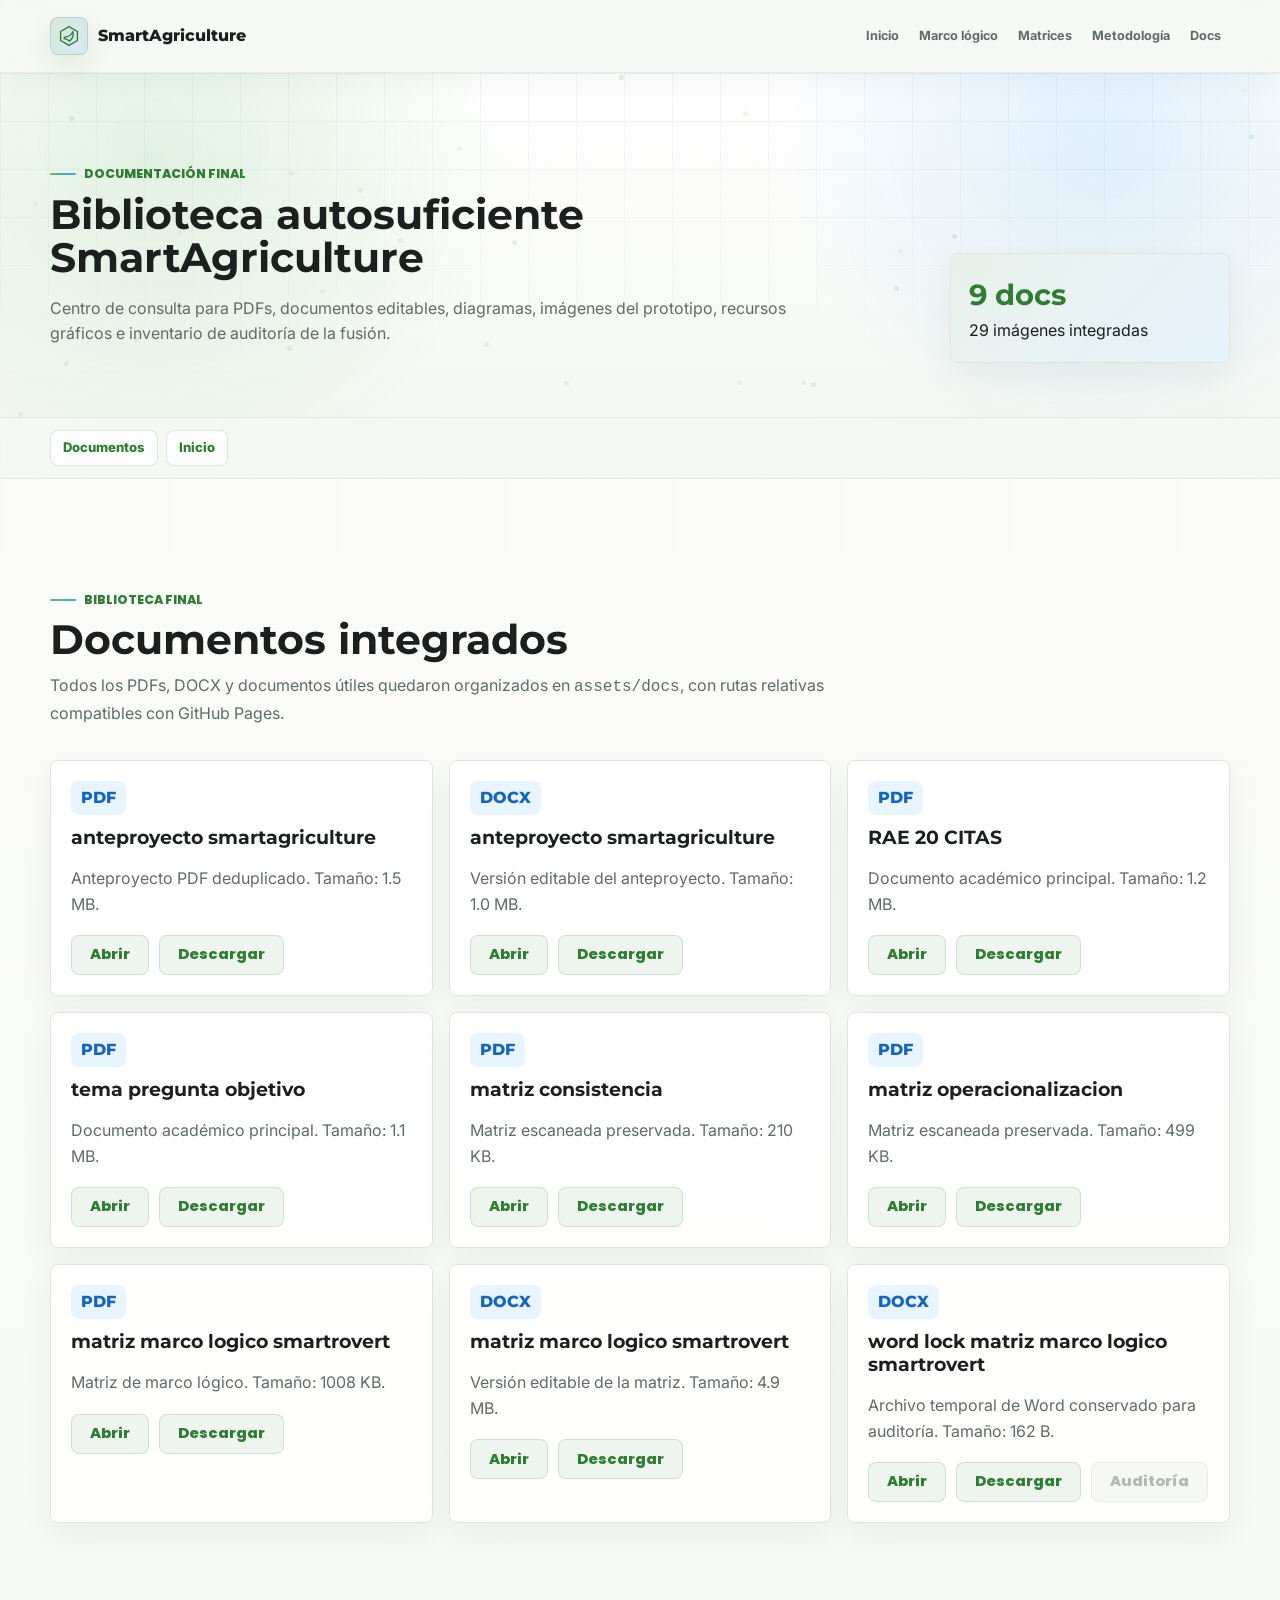
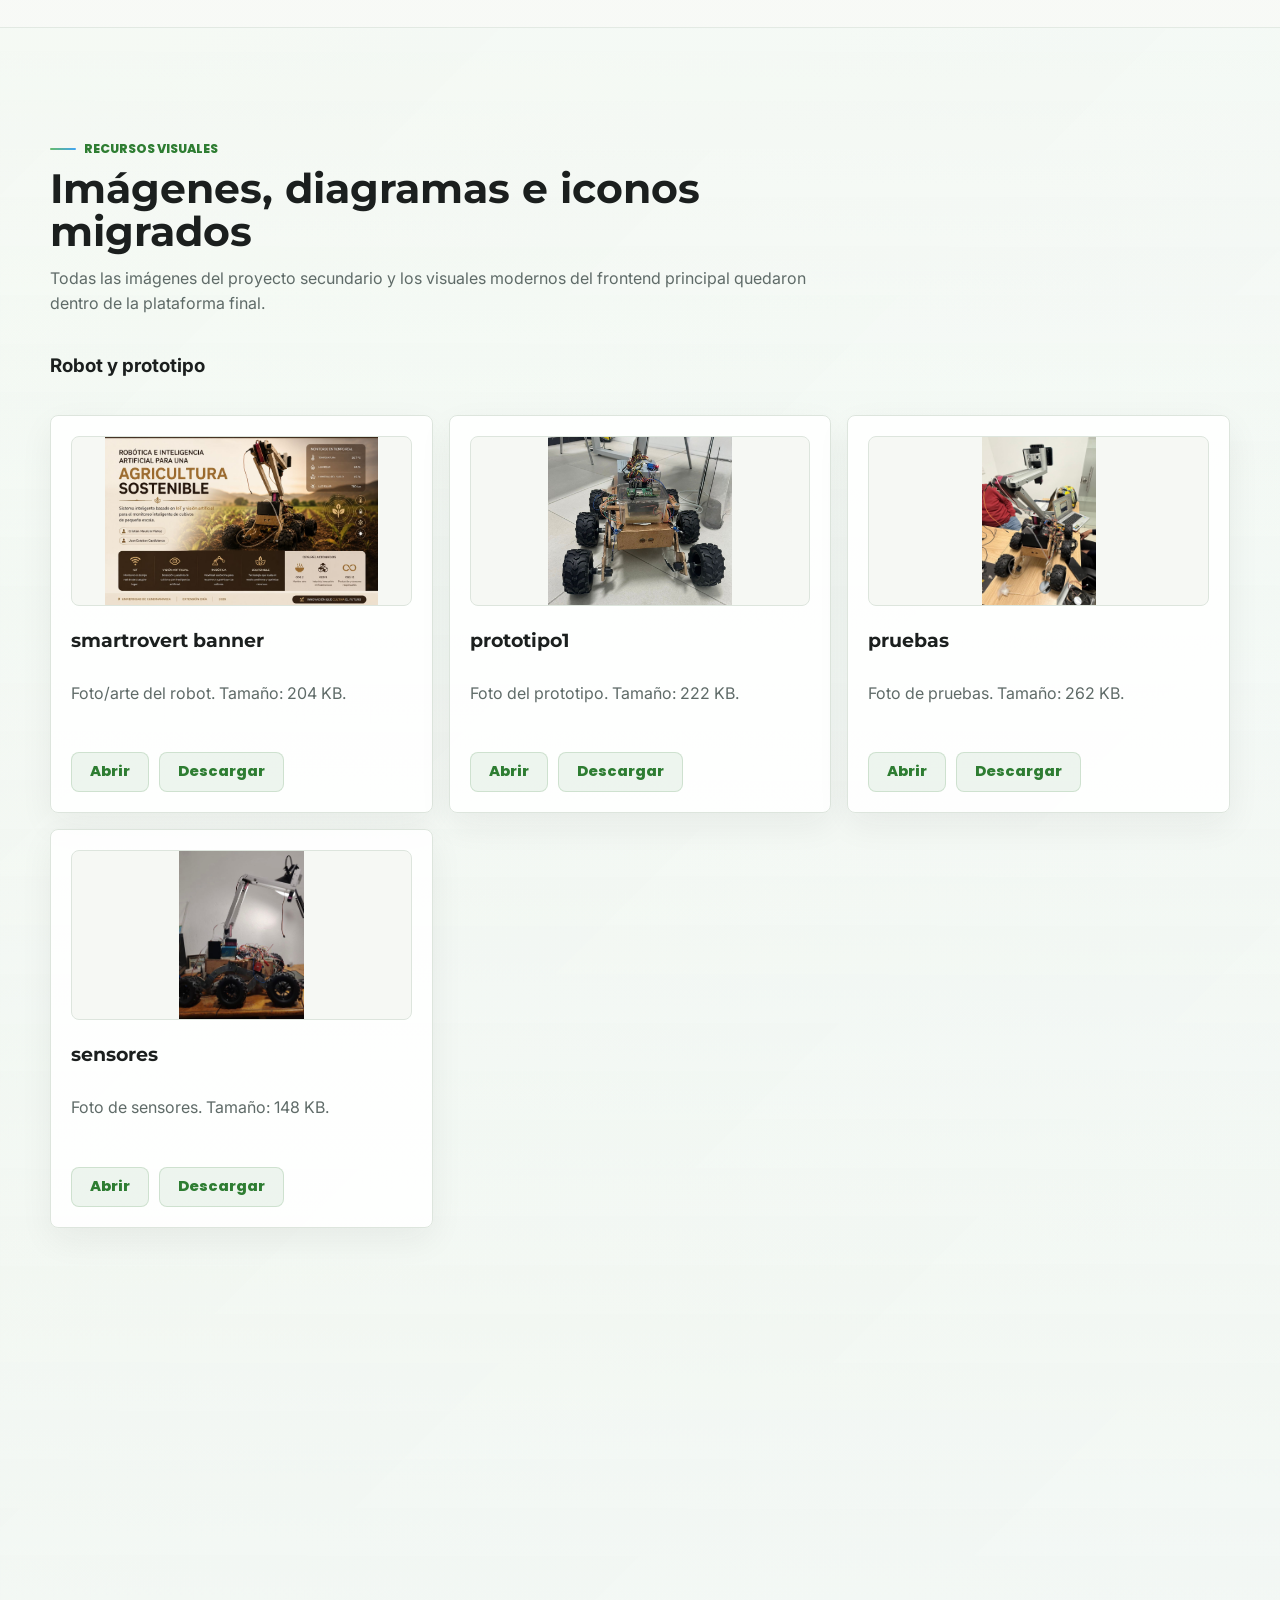
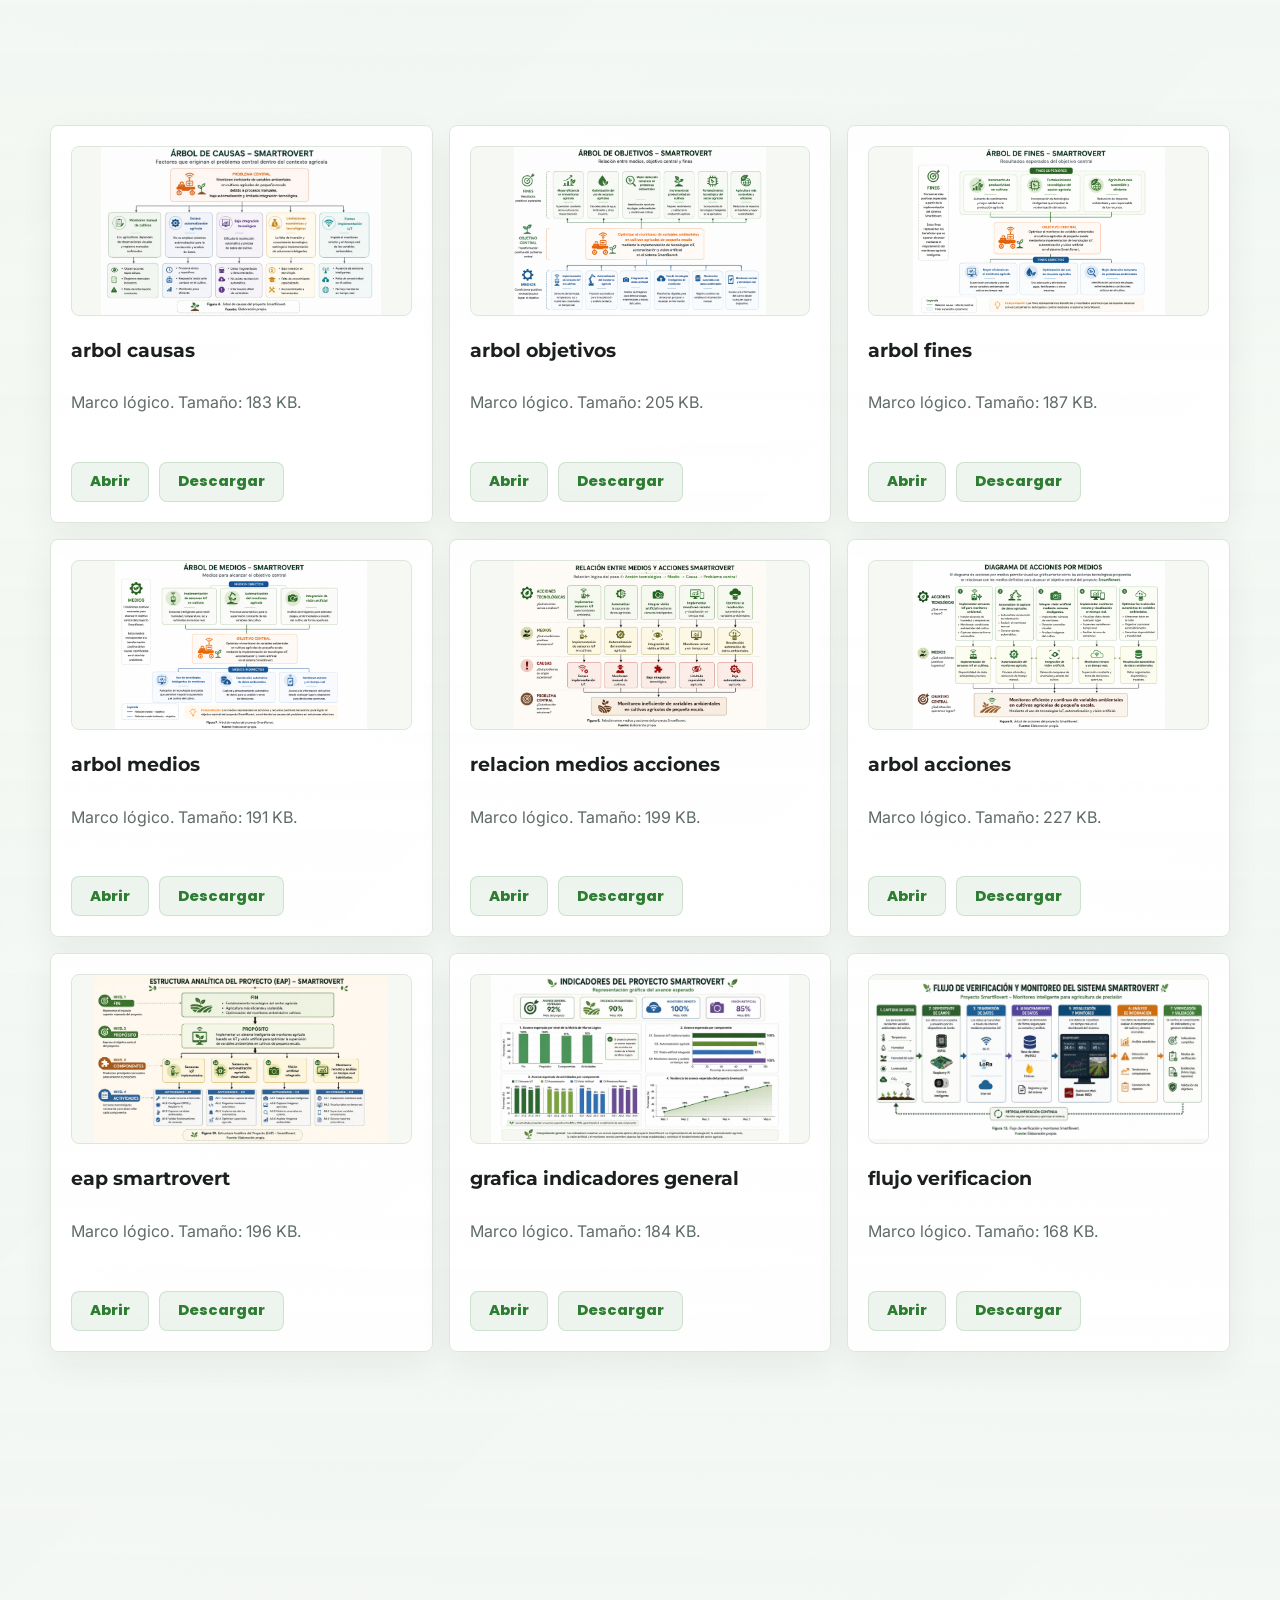
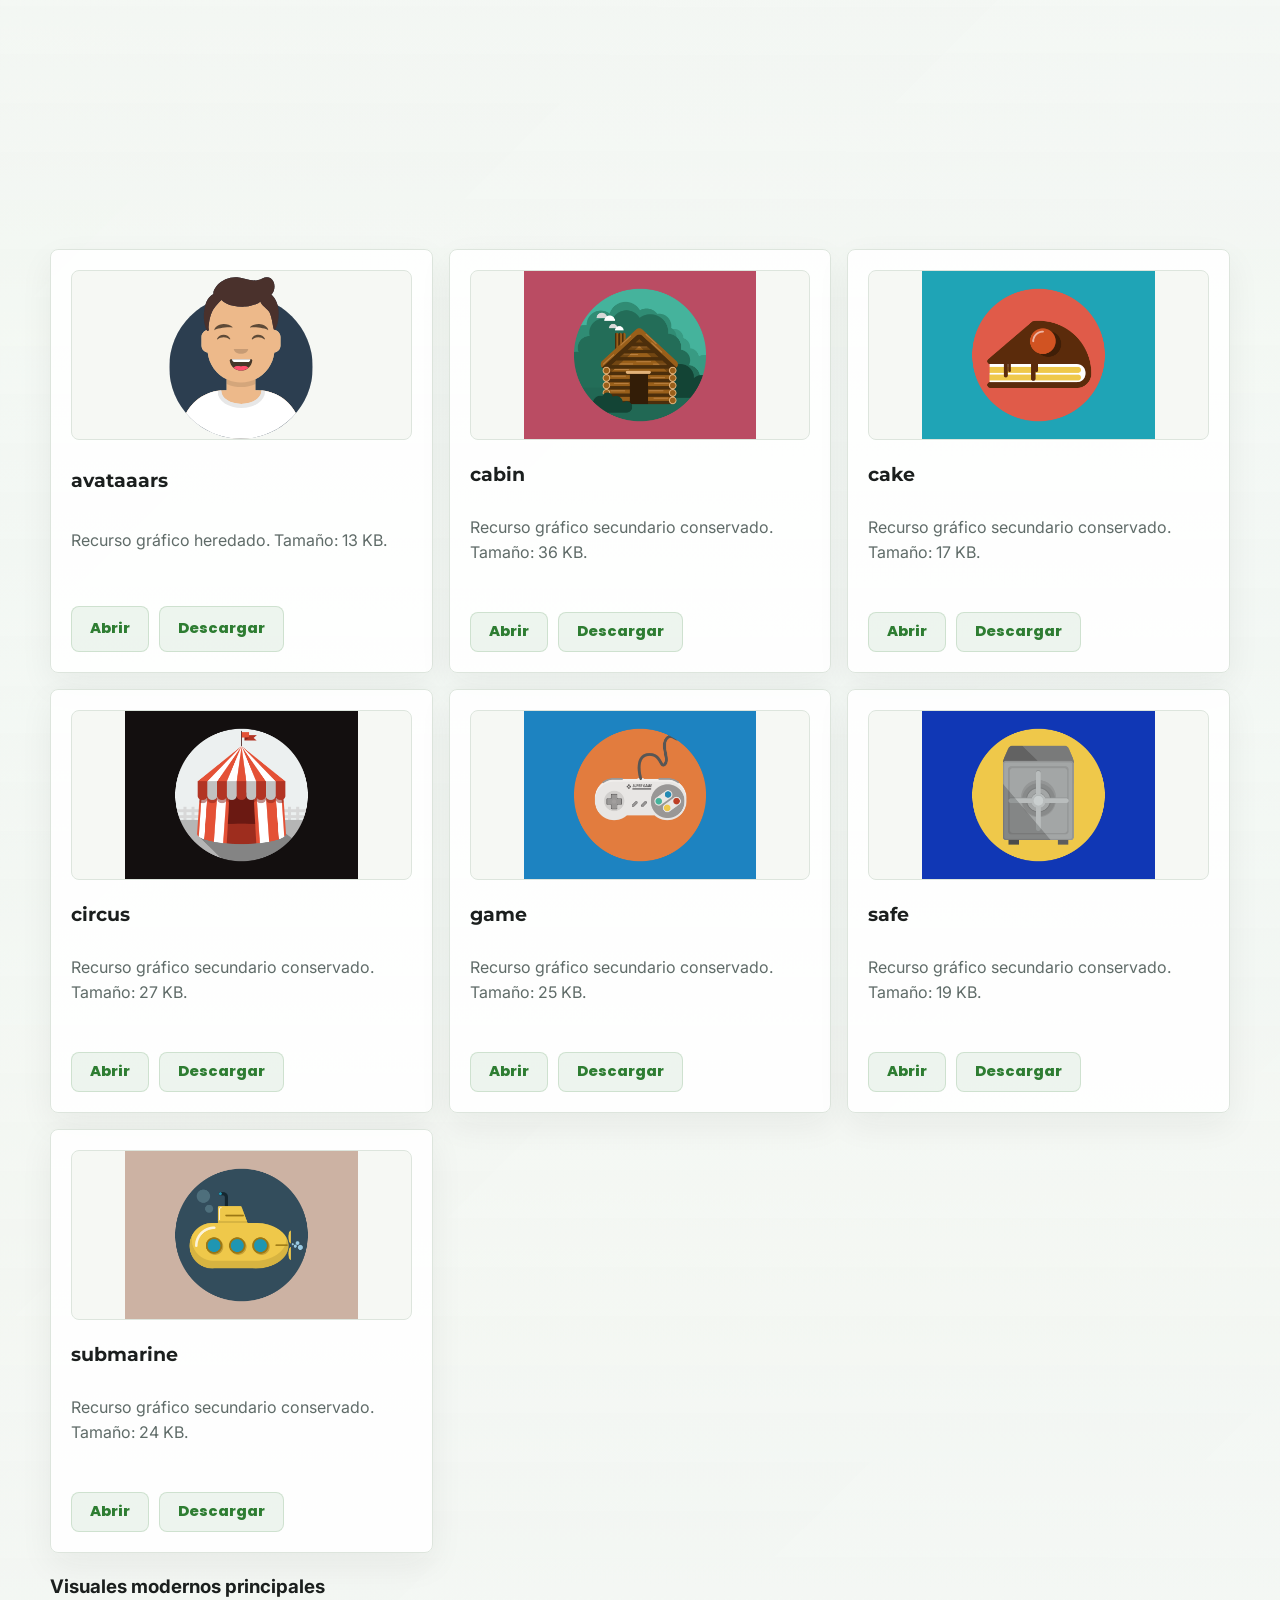
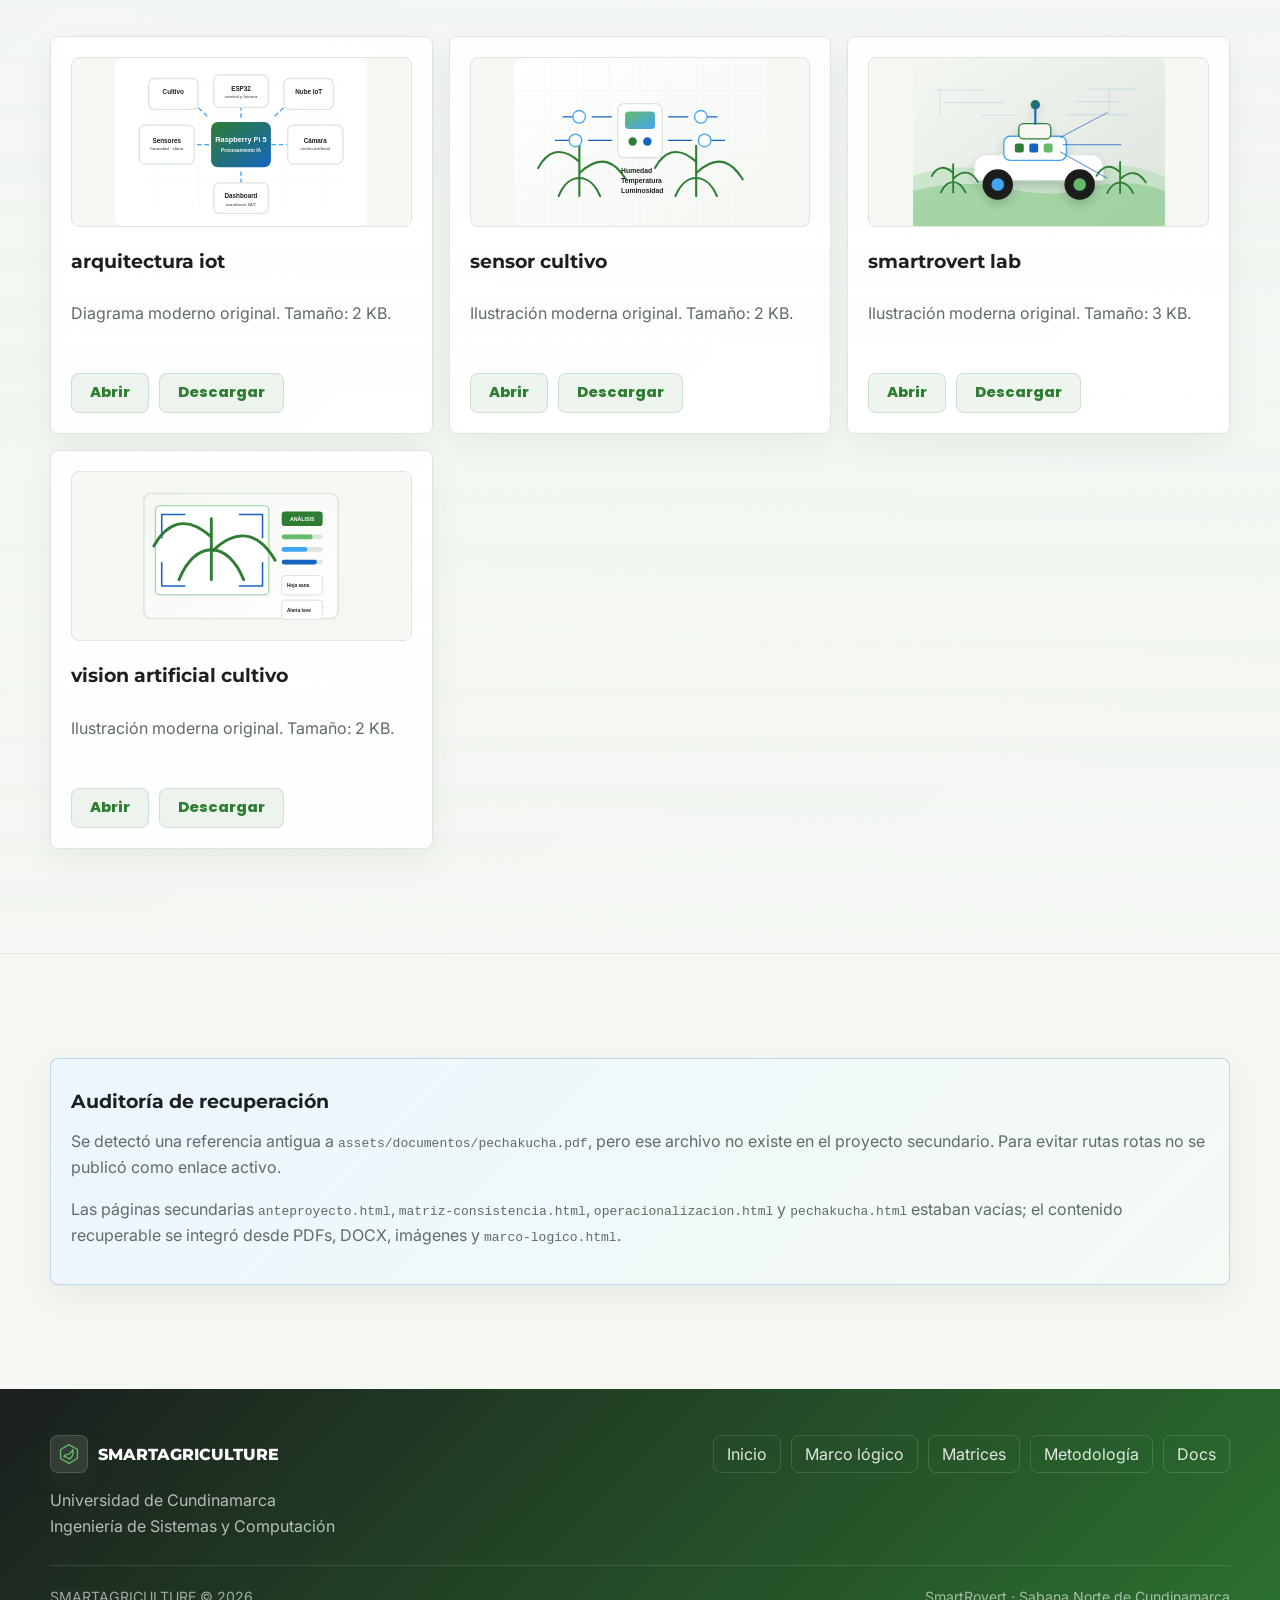
==== pages/documentacion.html @ 2a69eac2 "SmartAgriculture final platform" ====
<!DOCTYPE html>
<html lang="es">
<head>
  <meta charset="UTF-8">
  <meta name="viewport" content="width=device-width, initial-scale=1.0">
  <meta name="description" content="Biblioteca documental y visual final de SmartAgriculture con recursos integrados para producción y GitHub Pages.">
  <title>Documentación | SmartAgriculture</title>
  <link rel="icon" type="image/x-icon" href="../assets/icons/favicon.ico">
  <link rel="preconnect" href="https://fonts.googleapis.com">
  <link rel="preconnect" href="https://fonts.gstatic.com" crossorigin>
  <link href="https://fonts.googleapis.com/css2?family=Inter:wght@400;500;600;700;800&family=Montserrat:wght@600;700;800&family=Poppins:wght@400;500;600;700&display=swap" rel="stylesheet">
  <link rel="stylesheet" href="../style.css">
</head>
<body>

  <div class="cursor-light" aria-hidden="true"></div>
  <a class="skip-link" href="#contenido">Saltar al contenido</a>
  <header class="site-header" id="siteHeader">
    <nav class="navbar container" aria-label="Navegación principal">
      <a class="brand" href="../index.html#inicio" aria-label="SmartAgriculture inicio">
        <span class="brand-mark" aria-hidden="true">
          <svg viewBox="0 0 32 32"><path d="M16 3.5 27.2 10v12L16 28.5 4.8 22V10L16 3.5Z"></path><path d="M10.8 17.2c4.8.1 8.2-2.3 10.4-7.1 1.3 5-.5 9.5-4.8 12.7-2.4-2.2-4.2-3.6-7.2-3.5.4-.7.9-1.4 1.6-2.1Z"></path></svg>
        </span>
        <span>SmartAgriculture</span>
      </a>
      <button class="nav-toggle" type="button" aria-label="Abrir menú" aria-expanded="false" aria-controls="navMenu">
        <span></span><span></span><span></span>
      </button>
      <div class="nav-menu" id="navMenu">
        <a href="../index.html">Inicio</a>
        <a href="marco-logico.html">Marco lógico</a>
        <a href="matrices.html">Matrices</a>
        <a href="metodologia.html">Metodología</a>
        <a href="../pages/documentacion.html">Docs</a>
      </div>
    </nav>
  </header>
  <main id="contenido">
    <section class="page-hero" id="documentacion">
      <div class="particle-field" id="particleField" aria-hidden="true"></div>
      <div class="container page-hero-grid">
        <div class="reveal">
          <span class="eyebrow">Documentación final</span>
          <h1>Biblioteca autosuficiente SmartAgriculture</h1>
          <p>Centro de consulta para PDFs, documentos editables, diagramas, imágenes del prototipo, recursos gráficos e inventario de auditoría de la fusión.</p>
        </div>
        <aside class="page-hero-card reveal reveal-delay">
          <strong>9 docs</strong>
          <span>29 imágenes integradas</span>
        </aside>
      </div>
    </section>
    <nav class="page-tabs" aria-label="Secciones internas"><div class="container"><a href="#contenido">Documentos</a><a href="#documentacion">Inicio</a></div></nav>

    <section class="section">
      <div class="container">
        <div class="section-heading reveal">
          <span class="eyebrow">Biblioteca final</span>
          <h2>Documentos integrados</h2>
          <p>Todos los PDFs, DOCX y documentos útiles quedaron organizados en <code>assets/docs</code>, con rutas relativas compatibles con GitHub Pages.</p>
        </div>
        <div class="resource-grid">
          
        <article class="resource-card reveal">
          <span class="resource-type">PDF</span>
          <h3>anteproyecto smartagriculture</h3>
          <p>Anteproyecto PDF deduplicado. Tamaño: 1.5 MB.</p>
          <div class="resource-actions">
            <a class="download-btn" href="../assets/docs/anteproyecto-smartagriculture.pdf" target="_blank" rel="noreferrer">Abrir</a>
            <a class="download-btn" href="../assets/docs/anteproyecto-smartagriculture.pdf" download>Descargar</a>
            
          </div>
        </article>
        <article class="resource-card reveal">
          <span class="resource-type">DOCX</span>
          <h3>anteproyecto smartagriculture</h3>
          <p>Versión editable del anteproyecto. Tamaño: 1.0 MB.</p>
          <div class="resource-actions">
            <a class="download-btn" href="../assets/docs/anteproyecto-smartagriculture.docx" target="_blank" rel="noreferrer">Abrir</a>
            <a class="download-btn" href="../assets/docs/anteproyecto-smartagriculture.docx" download>Descargar</a>
            
          </div>
        </article>
        <article class="resource-card reveal">
          <span class="resource-type">PDF</span>
          <h3>RAE 20 CITAS</h3>
          <p>Documento académico principal. Tamaño: 1.2 MB.</p>
          <div class="resource-actions">
            <a class="download-btn" href="../assets/docs/RAE-20-CITAS.pdf" target="_blank" rel="noreferrer">Abrir</a>
            <a class="download-btn" href="../assets/docs/RAE-20-CITAS.pdf" download>Descargar</a>
            
          </div>
        </article>
        <article class="resource-card reveal">
          <span class="resource-type">PDF</span>
          <h3>tema pregunta objetivo</h3>
          <p>Documento académico principal. Tamaño: 1.1 MB.</p>
          <div class="resource-actions">
            <a class="download-btn" href="../assets/docs/tema-pregunta-objetivo.pdf" target="_blank" rel="noreferrer">Abrir</a>
            <a class="download-btn" href="../assets/docs/tema-pregunta-objetivo.pdf" download>Descargar</a>
            
          </div>
        </article>
        <article class="resource-card reveal">
          <span class="resource-type">PDF</span>
          <h3>matriz consistencia</h3>
          <p>Matriz escaneada preservada. Tamaño: 210 KB.</p>
          <div class="resource-actions">
            <a class="download-btn" href="../assets/docs/matriz-consistencia.pdf" target="_blank" rel="noreferrer">Abrir</a>
            <a class="download-btn" href="../assets/docs/matriz-consistencia.pdf" download>Descargar</a>
            
          </div>
        </article>
        <article class="resource-card reveal">
          <span class="resource-type">PDF</span>
          <h3>matriz operacionalizacion</h3>
          <p>Matriz escaneada preservada. Tamaño: 499 KB.</p>
          <div class="resource-actions">
            <a class="download-btn" href="../assets/docs/matriz-operacionalizacion.pdf" target="_blank" rel="noreferrer">Abrir</a>
            <a class="download-btn" href="../assets/docs/matriz-operacionalizacion.pdf" download>Descargar</a>
            
          </div>
        </article>
        <article class="resource-card reveal">
          <span class="resource-type">PDF</span>
          <h3>matriz marco logico smartrovert</h3>
          <p>Matriz de marco lógico. Tamaño: 1008 KB.</p>
          <div class="resource-actions">
            <a class="download-btn" href="../assets/docs/matriz-marco-logico-smartrovert.pdf" target="_blank" rel="noreferrer">Abrir</a>
            <a class="download-btn" href="../assets/docs/matriz-marco-logico-smartrovert.pdf" download>Descargar</a>
            
          </div>
        </article>
        <article class="resource-card reveal">
          <span class="resource-type">DOCX</span>
          <h3>matriz marco logico smartrovert</h3>
          <p>Versión editable de la matriz. Tamaño: 4.9 MB.</p>
          <div class="resource-actions">
            <a class="download-btn" href="../assets/docs/matriz-marco-logico-smartrovert.docx" target="_blank" rel="noreferrer">Abrir</a>
            <a class="download-btn" href="../assets/docs/matriz-marco-logico-smartrovert.docx" download>Descargar</a>
            
          </div>
        </article>
        <article class="resource-card reveal">
          <span class="resource-type">DOCX</span>
          <h3>word lock matriz marco logico smartrovert</h3>
          <p>Archivo temporal de Word conservado para auditoría. Tamaño: 162 B.</p>
          <div class="resource-actions">
            <a class="download-btn" href="../assets/docs/revision/word-lock-matriz-marco-logico-smartrovert.docx" target="_blank" rel="noreferrer">Abrir</a>
            <a class="download-btn" href="../assets/docs/revision/word-lock-matriz-marco-logico-smartrovert.docx" download>Descargar</a>
            <span class="download-btn is-disabled">Auditoría</span>
          </div>
        </article>
        </div>
      </div>
    </section>

    <section class="section section-alt">
      <div class="container">
        <div class="section-heading reveal">
          <span class="eyebrow">Recursos visuales</span>
          <h2>Imágenes, diagramas e iconos migrados</h2>
          <p>Todas las imágenes del proyecto secundario y los visuales modernos del frontend principal quedaron dentro de la plataforma final.</p>
        </div>
        
        <div class="section-heading compact-heading reveal">
          <h3>Robot y prototipo</h3>
        </div>
        <div class="asset-gallery">
          <article class="asset-card reveal"><img src="../assets/images/robot/smartrovert-banner.png" alt="smartrovert banner"><h3>smartrovert banner</h3><p>Foto/arte del robot. Tamaño: 204 KB.</p><div class="asset-actions"><a class="download-btn" href="../assets/images/robot/smartrovert-banner.png" target="_blank" rel="noreferrer">Abrir</a><a class="download-btn" href="../assets/images/robot/smartrovert-banner.png" download>Descargar</a></div></article><article class="asset-card reveal"><img src="../assets/images/robot/prototipo1.jpg" alt="prototipo1"><h3>prototipo1</h3><p>Foto del prototipo. Tamaño: 222 KB.</p><div class="asset-actions"><a class="download-btn" href="../assets/images/robot/prototipo1.jpg" target="_blank" rel="noreferrer">Abrir</a><a class="download-btn" href="../assets/images/robot/prototipo1.jpg" download>Descargar</a></div></article><article class="asset-card reveal"><img src="../assets/images/robot/pruebas.jpg" alt="pruebas"><h3>pruebas</h3><p>Foto de pruebas. Tamaño: 262 KB.</p><div class="asset-actions"><a class="download-btn" href="../assets/images/robot/pruebas.jpg" target="_blank" rel="noreferrer">Abrir</a><a class="download-btn" href="../assets/images/robot/pruebas.jpg" download>Descargar</a></div></article><article class="asset-card reveal"><img src="../assets/images/robot/sensores.jpg" alt="sensores"><h3>sensores</h3><p>Foto de sensores. Tamaño: 148 KB.</p><div class="asset-actions"><a class="download-btn" href="../assets/images/robot/sensores.jpg" target="_blank" rel="noreferrer">Abrir</a><a class="download-btn" href="../assets/images/robot/sensores.jpg" download>Descargar</a></div></article>
        </div>
        <div class="section-heading compact-heading reveal">
          <h3>Marco lógico</h3>
        </div>
        <div class="asset-gallery">
          <article class="asset-card reveal"><img src="../assets/images/marco-logico/mapa-actores.png" alt="mapa actores"><h3>mapa actores</h3><p>Marco lógico. Tamaño: 210 KB.</p><div class="asset-actions"><a class="download-btn" href="../assets/images/marco-logico/mapa-actores.png" target="_blank" rel="noreferrer">Abrir</a><a class="download-btn" href="../assets/images/marco-logico/mapa-actores.png" download>Descargar</a></div></article><article class="asset-card reveal"><img src="../assets/images/marco-logico/arbol-problemas.png" alt="arbol problemas"><h3>arbol problemas</h3><p>Marco lógico. Tamaño: 199 KB.</p><div class="asset-actions"><a class="download-btn" href="../assets/images/marco-logico/arbol-problemas.png" target="_blank" rel="noreferrer">Abrir</a><a class="download-btn" href="../assets/images/marco-logico/arbol-problemas.png" download>Descargar</a></div></article><article class="asset-card reveal"><img src="../assets/images/marco-logico/arbol-efectos.png" alt="arbol efectos"><h3>arbol efectos</h3><p>Marco lógico. Tamaño: 184 KB.</p><div class="asset-actions"><a class="download-btn" href="../assets/images/marco-logico/arbol-efectos.png" target="_blank" rel="noreferrer">Abrir</a><a class="download-btn" href="../assets/images/marco-logico/arbol-efectos.png" download>Descargar</a></div></article><article class="asset-card reveal"><img src="../assets/images/marco-logico/arbol-causas.png" alt="arbol causas"><h3>arbol causas</h3><p>Marco lógico. Tamaño: 183 KB.</p><div class="asset-actions"><a class="download-btn" href="../assets/images/marco-logico/arbol-causas.png" target="_blank" rel="noreferrer">Abrir</a><a class="download-btn" href="../assets/images/marco-logico/arbol-causas.png" download>Descargar</a></div></article><article class="asset-card reveal"><img src="../assets/images/marco-logico/arbol-objetivos.png" alt="arbol objetivos"><h3>arbol objetivos</h3><p>Marco lógico. Tamaño: 205 KB.</p><div class="asset-actions"><a class="download-btn" href="../assets/images/marco-logico/arbol-objetivos.png" target="_blank" rel="noreferrer">Abrir</a><a class="download-btn" href="../assets/images/marco-logico/arbol-objetivos.png" download>Descargar</a></div></article><article class="asset-card reveal"><img src="../assets/images/marco-logico/arbol-fines.png" alt="arbol fines"><h3>arbol fines</h3><p>Marco lógico. Tamaño: 187 KB.</p><div class="asset-actions"><a class="download-btn" href="../assets/images/marco-logico/arbol-fines.png" target="_blank" rel="noreferrer">Abrir</a><a class="download-btn" href="../assets/images/marco-logico/arbol-fines.png" download>Descargar</a></div></article><article class="asset-card reveal"><img src="../assets/images/marco-logico/arbol-medios.png" alt="arbol medios"><h3>arbol medios</h3><p>Marco lógico. Tamaño: 191 KB.</p><div class="asset-actions"><a class="download-btn" href="../assets/images/marco-logico/arbol-medios.png" target="_blank" rel="noreferrer">Abrir</a><a class="download-btn" href="../assets/images/marco-logico/arbol-medios.png" download>Descargar</a></div></article><article class="asset-card reveal"><img src="../assets/images/marco-logico/relacion-medios-acciones.png" alt="relacion medios acciones"><h3>relacion medios acciones</h3><p>Marco lógico. Tamaño: 199 KB.</p><div class="asset-actions"><a class="download-btn" href="../assets/images/marco-logico/relacion-medios-acciones.png" target="_blank" rel="noreferrer">Abrir</a><a class="download-btn" href="../assets/images/marco-logico/relacion-medios-acciones.png" download>Descargar</a></div></article><article class="asset-card reveal"><img src="../assets/images/marco-logico/arbol-acciones.png" alt="arbol acciones"><h3>arbol acciones</h3><p>Marco lógico. Tamaño: 227 KB.</p><div class="asset-actions"><a class="download-btn" href="../assets/images/marco-logico/arbol-acciones.png" target="_blank" rel="noreferrer">Abrir</a><a class="download-btn" href="../assets/images/marco-logico/arbol-acciones.png" download>Descargar</a></div></article><article class="asset-card reveal"><img src="../assets/images/marco-logico/eap-smartrovert.png" alt="eap smartrovert"><h3>eap smartrovert</h3><p>Marco lógico. Tamaño: 196 KB.</p><div class="asset-actions"><a class="download-btn" href="../assets/images/marco-logico/eap-smartrovert.png" target="_blank" rel="noreferrer">Abrir</a><a class="download-btn" href="../assets/images/marco-logico/eap-smartrovert.png" download>Descargar</a></div></article><article class="asset-card reveal"><img src="../assets/images/marco-logico/grafica-indicadores-general.png" alt="grafica indicadores general"><h3>grafica indicadores general</h3><p>Marco lógico. Tamaño: 184 KB.</p><div class="asset-actions"><a class="download-btn" href="../assets/images/marco-logico/grafica-indicadores-general.png" target="_blank" rel="noreferrer">Abrir</a><a class="download-btn" href="../assets/images/marco-logico/grafica-indicadores-general.png" download>Descargar</a></div></article><article class="asset-card reveal"><img src="../assets/images/marco-logico/flujo-verificacion.png" alt="flujo verificacion"><h3>flujo verificacion</h3><p>Marco lógico. Tamaño: 168 KB.</p><div class="asset-actions"><a class="download-btn" href="../assets/images/marco-logico/flujo-verificacion.png" target="_blank" rel="noreferrer">Abrir</a><a class="download-btn" href="../assets/images/marco-logico/flujo-verificacion.png" download>Descargar</a></div></article><article class="asset-card reveal"><img src="../assets/images/marco-logico/arquitectura-monitoreo.png" alt="arquitectura monitoreo"><h3>arquitectura monitoreo</h3><p>Marco lógico. Tamaño: 190 KB.</p><div class="asset-actions"><a class="download-btn" href="../assets/images/marco-logico/arquitectura-monitoreo.png" target="_blank" rel="noreferrer">Abrir</a><a class="download-btn" href="../assets/images/marco-logico/arquitectura-monitoreo.png" download>Descargar</a></div></article><article class="asset-card reveal"><img src="../assets/images/marco-logico/mapa-riesgos.png" alt="mapa riesgos"><h3>mapa riesgos</h3><p>Marco lógico. Tamaño: 268 KB.</p><div class="asset-actions"><a class="download-btn" href="../assets/images/marco-logico/mapa-riesgos.png" target="_blank" rel="noreferrer">Abrir</a><a class="download-btn" href="../assets/images/marco-logico/mapa-riesgos.png" download>Descargar</a></div></article>
        </div>
        <div class="section-heading compact-heading reveal">
          <h3>Recursos gráficos conservados</h3>
        </div>
        <div class="asset-gallery">
          <article class="asset-card reveal"><img src="../assets/images/academic/avataaars.svg" alt="avataaars"><h3>avataaars</h3><p>Recurso gráfico heredado. Tamaño: 13 KB.</p><div class="asset-actions"><a class="download-btn" href="../assets/images/academic/avataaars.svg" target="_blank" rel="noreferrer">Abrir</a><a class="download-btn" href="../assets/images/academic/avataaars.svg" download>Descargar</a></div></article><article class="asset-card reveal"><img src="../assets/images/portfolio-legacy/cabin.png" alt="cabin"><h3>cabin</h3><p>Recurso gráfico secundario conservado. Tamaño: 36 KB.</p><div class="asset-actions"><a class="download-btn" href="../assets/images/portfolio-legacy/cabin.png" target="_blank" rel="noreferrer">Abrir</a><a class="download-btn" href="../assets/images/portfolio-legacy/cabin.png" download>Descargar</a></div></article><article class="asset-card reveal"><img src="../assets/images/portfolio-legacy/cake.png" alt="cake"><h3>cake</h3><p>Recurso gráfico secundario conservado. Tamaño: 17 KB.</p><div class="asset-actions"><a class="download-btn" href="../assets/images/portfolio-legacy/cake.png" target="_blank" rel="noreferrer">Abrir</a><a class="download-btn" href="../assets/images/portfolio-legacy/cake.png" download>Descargar</a></div></article><article class="asset-card reveal"><img src="../assets/images/portfolio-legacy/circus.png" alt="circus"><h3>circus</h3><p>Recurso gráfico secundario conservado. Tamaño: 27 KB.</p><div class="asset-actions"><a class="download-btn" href="../assets/images/portfolio-legacy/circus.png" target="_blank" rel="noreferrer">Abrir</a><a class="download-btn" href="../assets/images/portfolio-legacy/circus.png" download>Descargar</a></div></article><article class="asset-card reveal"><img src="../assets/images/portfolio-legacy/game.png" alt="game"><h3>game</h3><p>Recurso gráfico secundario conservado. Tamaño: 25 KB.</p><div class="asset-actions"><a class="download-btn" href="../assets/images/portfolio-legacy/game.png" target="_blank" rel="noreferrer">Abrir</a><a class="download-btn" href="../assets/images/portfolio-legacy/game.png" download>Descargar</a></div></article><article class="asset-card reveal"><img src="../assets/images/portfolio-legacy/safe.png" alt="safe"><h3>safe</h3><p>Recurso gráfico secundario conservado. Tamaño: 19 KB.</p><div class="asset-actions"><a class="download-btn" href="../assets/images/portfolio-legacy/safe.png" target="_blank" rel="noreferrer">Abrir</a><a class="download-btn" href="../assets/images/portfolio-legacy/safe.png" download>Descargar</a></div></article><article class="asset-card reveal"><img src="../assets/images/portfolio-legacy/submarine.png" alt="submarine"><h3>submarine</h3><p>Recurso gráfico secundario conservado. Tamaño: 24 KB.</p><div class="asset-actions"><a class="download-btn" href="../assets/images/portfolio-legacy/submarine.png" target="_blank" rel="noreferrer">Abrir</a><a class="download-btn" href="../assets/images/portfolio-legacy/submarine.png" download>Descargar</a></div></article>
        </div>
        <div class="section-heading compact-heading reveal">
          <h3>Visuales modernos principales</h3>
        </div>
        <div class="asset-gallery">
          <article class="asset-card reveal"><img src="../assets/images/arquitectura-iot.svg" alt="arquitectura iot"><h3>arquitectura iot</h3><p>Diagrama moderno original. Tamaño: 2 KB.</p><div class="asset-actions"><a class="download-btn" href="../assets/images/arquitectura-iot.svg" target="_blank" rel="noreferrer">Abrir</a><a class="download-btn" href="../assets/images/arquitectura-iot.svg" download>Descargar</a></div></article><article class="asset-card reveal"><img src="../assets/images/sensor-cultivo.svg" alt="sensor cultivo"><h3>sensor cultivo</h3><p>Ilustración moderna original. Tamaño: 2 KB.</p><div class="asset-actions"><a class="download-btn" href="../assets/images/sensor-cultivo.svg" target="_blank" rel="noreferrer">Abrir</a><a class="download-btn" href="../assets/images/sensor-cultivo.svg" download>Descargar</a></div></article><article class="asset-card reveal"><img src="../assets/images/smartrovert-lab.svg" alt="smartrovert lab"><h3>smartrovert lab</h3><p>Ilustración moderna original. Tamaño: 3 KB.</p><div class="asset-actions"><a class="download-btn" href="../assets/images/smartrovert-lab.svg" target="_blank" rel="noreferrer">Abrir</a><a class="download-btn" href="../assets/images/smartrovert-lab.svg" download>Descargar</a></div></article><article class="asset-card reveal"><img src="../assets/images/vision-artificial-cultivo.svg" alt="vision artificial cultivo"><h3>vision artificial cultivo</h3><p>Ilustración moderna original. Tamaño: 2 KB.</p><div class="asset-actions"><a class="download-btn" href="../assets/images/vision-artificial-cultivo.svg" target="_blank" rel="noreferrer">Abrir</a><a class="download-btn" href="../assets/images/vision-artificial-cultivo.svg" download>Descargar</a></div></article>
        </div>
      </div>
    </section>

    <section class="section">
      <div class="container">
        <div class="notice-panel reveal">
          <h3>Auditoría de recuperación</h3>
          <p>Se detectó una referencia antigua a <code>assets/documentos/pechakucha.pdf</code>, pero ese archivo no existe en el proyecto secundario. Para evitar rutas rotas no se publicó como enlace activo.</p>
          <p>Las páginas secundarias <code>anteproyecto.html</code>, <code>matriz-consistencia.html</code>, <code>operacionalizacion.html</code> y <code>pechakucha.html</code> estaban vacías; el contenido recuperable se integró desde PDFs, DOCX, imágenes y <code>marco-logico.html</code>.</p>
        </div>
      </div>
    </section>
  </main>

  <button class="back-to-top" id="backToTop" type="button" aria-label="Volver arriba">
    <svg viewBox="0 0 24 24" aria-hidden="true"><path d="M12 19V5M5 12l7-7 7 7"></path></svg>
  </button>

  <footer class="site-footer">
    <div class="container footer-grid">
      <div>
        <a class="brand footer-brand" href="../index.html#inicio">
          <span class="brand-mark" aria-hidden="true">
            <svg viewBox="0 0 32 32"><path d="M16 3.5 27.2 10v12L16 28.5 4.8 22V10L16 3.5Z"></path><path d="M10.8 17.2c4.8.1 8.2-2.3 10.4-7.1 1.3 5-.5 9.5-4.8 12.7-2.4-2.2-4.2-3.6-7.2-3.5.4-.7.9-1.4 1.6-2.1Z"></path></svg>
          </span>
          <span>SMARTAGRICULTURE</span>
        </a>
        <p>Universidad de Cundinamarca<br>Ingeniería de Sistemas y Computación</p>
      </div>
      <div class="footer-links" aria-label="Enlaces de plataforma">
        <a href="../index.html">Inicio</a>
        <a href="../pages/marco-logico.html">Marco lógico</a>
        <a href="../pages/matrices.html">Matrices</a>
        <a href="../pages/metodologia.html">Metodología</a>
        <a href="../pages/documentacion.html">Docs</a>
      </div>
    </div>
    <div class="footer-bottom container">
      <span>SMARTAGRICULTURE © 2026</span>
      <span>SmartRovert · Sabana Norte de Cundinamarca</span>
    </div>
  </footer>
  <script src="../script.js"></script>
</body>
</html>
---- style.css ----
:root {
  --green-700: #2E7D32;
  --green-400: #66BB6A;
  --green-200: #A5D6A7;
  --blue-700: #1565C0;
  --blue-400: #42A5F5;
  --bg: #F4F7F2;
  --card: #FFFFFF;
  --text: #1B1F1E;
  --muted: #5F6B68;
  --border: #DDE5DD;
  --shadow: 0 18px 48px rgba(27, 31, 30, 0.10);
  --shadow-soft: 0 12px 32px rgba(21, 101, 192, 0.10);
  --radius: 8px;
  --header-height: 72px;
  --ease: cubic-bezier(0.22, 1, 0.36, 1);
}

* {
  box-sizing: border-box;
}

html {
  scroll-behavior: smooth;
}

body {
  margin: 0;
  font-family: "Inter", "Poppins", "Montserrat", Arial, sans-serif;
  color: var(--text);
  background:
    linear-gradient(180deg, rgba(255, 255, 255, 0.74), rgba(244, 247, 242, 0.96) 36%),
    var(--bg);
  line-height: 1.6;
  overflow-x: hidden;
}

body.menu-open {
  overflow: hidden;
}

body::before {
  content: "";
  position: fixed;
  inset: 0;
  pointer-events: none;
  z-index: -3;
  background-image:
    linear-gradient(rgba(46, 125, 50, 0.045) 1px, transparent 1px),
    linear-gradient(90deg, rgba(21, 101, 192, 0.04) 1px, transparent 1px);
  background-size: 42px 42px;
  mask-image: linear-gradient(to bottom, black, transparent 82%);
}

a {
  color: inherit;
  text-decoration: none;
}

button,
a {
  -webkit-tap-highlight-color: transparent;
}

button {
  font: inherit;
}

svg,
img {
  display: block;
}

.container {
  width: min(100% - 32px, 1180px);
  margin-inline: auto;
}

.skip-link {
  position: fixed;
  left: 16px;
  top: -80px;
  z-index: 999;
  padding: 10px 14px;
  border-radius: var(--radius);
  color: var(--card);
  background: var(--blue-700);
  transition: top 0.25s ease;
}

.skip-link:focus {
  top: 16px;
}

.cursor-light {
  position: fixed;
  width: 220px;
  height: 220px;
  pointer-events: none;
  z-index: 30;
  opacity: 0;
  transform: translate(-50%, -50%);
  background: radial-gradient(circle, rgba(66, 165, 245, 0.18), rgba(102, 187, 106, 0.08) 46%, transparent 72%);
  mix-blend-mode: multiply;
  transition: opacity 0.25s ease;
}

.site-header {
  position: relative;
  z-index: 100;
  min-height: var(--header-height);
  border-bottom: 1px solid rgba(221, 229, 221, 0.64);
  background: rgba(244, 247, 242, 0.70);
  backdrop-filter: blur(18px);
  box-shadow: 0 8px 28px rgba(27, 31, 30, 0.05);
}

.site-header.menu-active {
  background: rgba(244, 247, 242, 0.92);
}

.navbar {
  min-height: var(--header-height);
  display: flex;
  align-items: center;
  justify-content: space-between;
  gap: 18px;
}

.brand {
  display: inline-flex;
  align-items: center;
  gap: 10px;
  font-family: "Montserrat", "Inter", sans-serif;
  font-weight: 800;
  font-size: 0.98rem;
  color: var(--text);
  white-space: nowrap;
}

.brand-mark {
  width: 38px;
  height: 38px;
  display: grid;
  place-items: center;
  border-radius: var(--radius);
  background: linear-gradient(135deg, rgba(46, 125, 50, 0.14), rgba(66, 165, 245, 0.18));
  border: 1px solid rgba(46, 125, 50, 0.18);
  box-shadow: 0 10px 24px rgba(46, 125, 50, 0.12);
}

.brand-mark svg {
  width: 24px;
  height: 24px;
  fill: none;
  stroke: var(--green-700);
  stroke-width: 1.8;
  stroke-linecap: round;
  stroke-linejoin: round;
}

.nav-toggle {
  width: 44px;
  height: 44px;
  display: inline-flex;
  flex-direction: column;
  align-items: center;
  justify-content: center;
  gap: 5px;
  border: 1px solid rgba(46, 125, 50, 0.16);
  border-radius: var(--radius);
  color: var(--text);
  background: rgba(255, 255, 255, 0.76);
  cursor: pointer;
  transition: transform 0.24s var(--ease), box-shadow 0.24s ease, border-color 0.24s ease;
}

.nav-toggle span {
  width: 19px;
  height: 2px;
  border-radius: 999px;
  background: var(--text);
  transition: transform 0.25s var(--ease), opacity 0.2s ease;
}

.nav-toggle:hover {
  transform: translateY(-2px);
  border-color: rgba(21, 101, 192, 0.34);
  box-shadow: 0 12px 28px rgba(66, 165, 245, 0.18);
}

.nav-toggle.is-open span:nth-child(1) {
  transform: translateY(7px) rotate(45deg);
}

.nav-toggle.is-open span:nth-child(2) {
  opacity: 0;
}

.nav-toggle.is-open span:nth-child(3) {
  transform: translateY(-7px) rotate(-45deg);
}

.nav-menu {
  position: absolute;
  top: calc(var(--header-height) - 2px);
  left: 16px;
  right: 16px;
  display: grid;
  gap: 6px;
  padding: 14px;
  border: 1px solid rgba(221, 229, 221, 0.92);
  border-radius: var(--radius);
  background: rgba(255, 255, 255, 0.92);
  box-shadow: var(--shadow);
  backdrop-filter: blur(18px);
  opacity: 0;
  visibility: hidden;
  transform: translateY(-12px);
  transition: opacity 0.25s ease, transform 0.25s var(--ease), visibility 0.25s ease;
}

.nav-menu.is-open {
  opacity: 1;
  visibility: visible;
  transform: translateY(0);
}

.nav-menu a {
  position: relative;
  padding: 11px 12px;
  border-radius: var(--radius);
  color: var(--muted);
  font-size: 0.92rem;
  font-weight: 700;
  transition: color 0.24s ease, background 0.24s ease, transform 0.24s var(--ease);
}

.nav-menu a::after {
  content: "";
  position: absolute;
  left: 12px;
  right: 12px;
  bottom: 6px;
  height: 2px;
  border-radius: 999px;
  background: linear-gradient(90deg, var(--green-400), var(--blue-400));
  transform: scaleX(0);
  transform-origin: left;
  transition: transform 0.28s var(--ease);
}

.nav-menu a:hover,
.nav-menu a.active {
  color: var(--green-700);
  background: rgba(46, 125, 50, 0.07);
  transform: translateY(-1px);
}

.nav-menu a:hover::after,
.nav-menu a.active::after {
  transform: scaleX(1);
}

.section {
  padding: 84px 0;
  scroll-margin-top: 18px;
}

.section-alt {
  background:
    linear-gradient(180deg, rgba(255, 255, 255, 0.48), rgba(244, 247, 242, 0.94)),
    linear-gradient(135deg, rgba(165, 214, 167, 0.16), rgba(66, 165, 245, 0.08));
  border-block: 1px solid rgba(221, 229, 221, 0.72);
}

.section-soft {
  padding: 28px 0 16px;
}

.section-heading {
  max-width: 780px;
  margin-bottom: 34px;
}

.section-heading h2,
.hero h1 {
  margin: 0;
  font-family: "Montserrat", "Inter", sans-serif;
  color: var(--text);
  line-height: 1.06;
}

.section-heading h2 {
  margin-top: 8px;
  font-size: 2.1rem;
}

.section-heading p {
  margin: 12px 0 0;
  color: var(--muted);
  font-size: 1rem;
}

.eyebrow {
  display: inline-flex;
  align-items: center;
  gap: 8px;
  color: var(--green-700);
  font-family: "Poppins", "Inter", sans-serif;
  font-size: 0.78rem;
  font-weight: 800;
  text-transform: uppercase;
}

.eyebrow::before {
  content: "";
  width: 26px;
  height: 2px;
  border-radius: 999px;
  background: linear-gradient(90deg, var(--green-400), var(--blue-400));
}

.hero {
  position: relative;
  min-height: calc(100svh - var(--header-height));
  display: grid;
  align-items: center;
  padding: 78px 0 68px;
  overflow: hidden;
}

.hero-background {
  position: absolute;
  inset: 0;
  z-index: -1;
  background:
    radial-gradient(circle at 15% 22%, rgba(102, 187, 106, 0.18), transparent 31%),
    radial-gradient(circle at 82% 28%, rgba(66, 165, 245, 0.18), transparent 30%),
    linear-gradient(120deg, rgba(46, 125, 50, 0.12), transparent 34%),
    linear-gradient(240deg, rgba(66, 165, 245, 0.13), transparent 38%),
    linear-gradient(180deg, rgba(255, 255, 255, 0.84), rgba(244, 247, 242, 0.92));
}

.hero-background::before {
  content: "";
  position: absolute;
  inset: 0;
  background:
    linear-gradient(90deg, transparent 0 49%, rgba(46, 125, 50, 0.08) 49% 50%, transparent 50% 100%),
    linear-gradient(0deg, transparent 0 49%, rgba(21, 101, 192, 0.06) 49% 50%, transparent 50% 100%);
  background-size: 96px 96px;
  mask-image: linear-gradient(to bottom, black 0 45%, transparent 82%);
  animation: gridDrift 20s linear infinite;
}

.hero-background::after {
  content: "";
  position: absolute;
  inset: 0;
  background:
    linear-gradient(110deg, transparent, rgba(255, 255, 255, 0.50), transparent),
    linear-gradient(180deg, transparent 0 72%, var(--bg) 96%);
  opacity: 0.72;
  animation: ambientSweep 10s ease-in-out infinite alternate;
}

.tech-line {
  position: absolute;
  height: 1px;
  background: linear-gradient(90deg, transparent, rgba(46, 125, 50, 0.32), rgba(66, 165, 245, 0.22), transparent);
  transform-origin: left;
  opacity: 0.58;
}

.line-a {
  left: 3%;
  top: 24%;
  width: 42%;
  transform: rotate(-7deg);
}

.line-b {
  right: 5%;
  top: 38%;
  width: 34%;
  transform: rotate(8deg);
}

.line-c {
  left: 30%;
  bottom: 18%;
  width: 46%;
  transform: rotate(3deg);
}

.particle-field {
  position: absolute;
  inset: 0;
  overflow: hidden;
}

.particle {
  position: absolute;
  width: 5px;
  height: 5px;
  border-radius: 50%;
  background: rgba(46, 125, 50, 0.36);
  box-shadow: 0 0 16px rgba(66, 165, 245, 0.22);
  animation: particleFloat var(--duration, 13s) ease-in-out infinite;
  animation-delay: var(--delay, 0s);
}

.hero-grid {
  display: grid;
  gap: 34px;
  align-items: center;
}

.hero-content {
  max-width: 760px;
}

.hero h1 {
  margin-top: 12px;
  font-size: 2.8rem;
  font-weight: 800;
  letter-spacing: 0;
}

.hero-subtitle {
  margin: 18px 0 0;
  color: var(--blue-700);
  font-family: "Poppins", "Inter", sans-serif;
  font-size: 1.18rem;
  font-weight: 700;
  line-height: 1.45;
}

.hero-description {
  margin: 16px 0 0;
  max-width: 650px;
  color: var(--muted);
  font-size: 1rem;
}

.hero-actions {
  display: flex;
  flex-wrap: wrap;
  gap: 12px;
  margin-top: 28px;
}

.btn,
.download-btn {
  display: inline-flex;
  align-items: center;
  justify-content: center;
  gap: 9px;
  min-height: 46px;
  padding: 0 18px;
  border: 1px solid transparent;
  border-radius: var(--radius);
  font-family: "Poppins", "Inter", sans-serif;
  font-weight: 800;
  font-size: 0.92rem;
  cursor: pointer;
  transition: transform 0.25s var(--ease), box-shadow 0.25s ease, background 0.25s ease, border-color 0.25s ease, color 0.25s ease, opacity 0.25s ease;
}

.btn svg {
  width: 18px;
  height: 18px;
  fill: none;
  stroke: currentColor;
  stroke-width: 2;
  stroke-linecap: round;
  stroke-linejoin: round;
}

.btn-primary {
  color: var(--card);
  background: linear-gradient(135deg, var(--green-700), var(--blue-700));
  box-shadow: 0 14px 32px rgba(46, 125, 50, 0.22);
}

.btn-secondary {
  color: var(--green-700);
  background: rgba(255, 255, 255, 0.78);
  border-color: rgba(46, 125, 50, 0.18);
  box-shadow: 0 10px 24px rgba(21, 101, 192, 0.08);
}

.btn:hover,
.download-btn:hover {
  transform: translateY(-3px);
  box-shadow: 0 18px 38px rgba(21, 101, 192, 0.18), 0 0 0 4px rgba(102, 187, 106, 0.12);
}

.btn-secondary:hover {
  color: var(--blue-700);
  border-color: rgba(21, 101, 192, 0.28);
}

.quick-card {
  position: relative;
  overflow: hidden;
  border: 1px solid rgba(255, 255, 255, 0.58);
  border-radius: var(--radius);
  padding: 18px;
  color: var(--card);
  background:
    linear-gradient(135deg, rgba(46, 125, 50, 0.92), rgba(21, 101, 192, 0.92)),
    var(--green-700);
  box-shadow: 0 24px 64px rgba(21, 101, 192, 0.22);
}

.quick-card::before {
  content: "";
  position: absolute;
  inset: 0;
  background:
    linear-gradient(135deg, rgba(255, 255, 255, 0.24), transparent 36%),
    linear-gradient(90deg, rgba(255, 255, 255, 0.08) 1px, transparent 1px),
    linear-gradient(0deg, rgba(255, 255, 255, 0.08) 1px, transparent 1px);
  background-size: auto, 36px 36px, 36px 36px;
  opacity: 0.65;
}

.quick-card-glow {
  position: absolute;
  inset: 0;
  background: linear-gradient(110deg, transparent 18%, rgba(255, 255, 255, 0.18) 46%, transparent 70%);
  transform: translateX(-100%);
  animation: cardSheen 8s ease-in-out infinite;
}

.quick-card > *:not(.quick-card-glow) {
  position: relative;
  z-index: 1;
}

.quick-card-header {
  display: flex;
  align-items: center;
  gap: 12px;
  padding: 13px;
  border: 1px solid rgba(255, 255, 255, 0.24);
  border-radius: var(--radius);
  background: rgba(255, 255, 255, 0.12);
  backdrop-filter: blur(14px);
}

.quick-card-header p,
.quick-card-header strong {
  margin: 0;
}

.quick-card-header p {
  color: rgba(255, 255, 255, 0.76);
  font-size: 0.82rem;
  font-weight: 700;
}

.quick-card-header strong {
  display: block;
  font-family: "Montserrat", "Inter", sans-serif;
  font-size: 1rem;
}

.status-dot {
  position: relative;
  width: 12px;
  height: 12px;
  border-radius: 50%;
  background: var(--green-400);
  box-shadow: 0 0 0 6px rgba(102, 187, 106, 0.18);
}

.status-dot::after {
  content: "";
  position: absolute;
  inset: -7px;
  border: 1px solid rgba(165, 214, 167, 0.7);
  border-radius: 50%;
  animation: pulse 2.6s ease-out infinite;
}

.rover-panel {
  position: relative;
  margin: 16px 0;
  overflow: hidden;
  border: 1px solid rgba(255, 255, 255, 0.22);
  border-radius: var(--radius);
  background: rgba(255, 255, 255, 0.12);
  aspect-ratio: 1.62 / 1;
}

.rover-panel::before {
  content: "";
  position: absolute;
  inset: 0;
  background:
    linear-gradient(90deg, rgba(255, 255, 255, 0.08) 1px, transparent 1px),
    linear-gradient(0deg, rgba(255, 255, 255, 0.08) 1px, transparent 1px);
  background-size: 28px 28px;
}

.rover-orbit {
  position: absolute;
  left: 50%;
  top: 50%;
  width: 72%;
  aspect-ratio: 1;
  border: 1px solid rgba(255, 255, 255, 0.18);
  border-radius: 50%;
  transform: translate(-50%, -50%) rotate(0deg);
  animation: orbitSpin 18s linear infinite;
}

.rover-visual {
  position: relative;
  width: 100%;
  height: 100%;
  overflow: visible;
}

.rover-visual path,
.rover-visual rect,
.rover-visual circle {
  vector-effect: non-scaling-stroke;
}

.scan-path {
  fill: rgba(255, 255, 255, 0.09);
  stroke: rgba(255, 255, 255, 0.22);
  stroke-width: 2;
}

.sensor-rays path,
.plant-lines path {
  fill: none;
  stroke: rgba(255, 255, 255, 0.65);
  stroke-width: 3;
  stroke-linecap: round;
  stroke-linejoin: round;
}

.sensor-rays {
  animation: sensorPulse 2.8s ease-in-out infinite;
}

.rover-body rect,
.rover-body circle {
  fill: rgba(255, 255, 255, 0.16);
  stroke: url("#roverGrad");
  stroke-width: 4;
}

.rover-body path {
  fill: none;
  stroke: rgba(255, 255, 255, 0.78);
  stroke-width: 3;
  stroke-linecap: round;
  stroke-linejoin: round;
}

.quick-list {
  display: grid;
  gap: 8px;
  margin: 0;
  padding: 0;
  list-style: none;
}

.quick-list li {
  display: grid;
  gap: 5px;
  padding: 12px;
  border: 1px solid rgba(255, 255, 255, 0.2);
  border-radius: var(--radius);
  background: rgba(255, 255, 255, 0.12);
  backdrop-filter: blur(10px);
}

.quick-list span {
  color: rgba(255, 255, 255, 0.72);
  font-size: 0.74rem;
  font-weight: 800;
  text-transform: uppercase;
}

.quick-list strong {
  color: var(--card);
  font-size: 0.9rem;
  line-height: 1.42;
}

.tag-grid,
.story-grid,
.objective-grid,
.doc-grid,
.theory-grid,
.architecture-grid,
.gallery-grid,
.tech-grid,
.impact-grid,
.ods-grid {
  display: grid;
  gap: 16px;
}

.tag-grid {
  display: flex;
  flex-wrap: wrap;
  gap: 10px;
}

.tag-grid span {
  display: inline-flex;
  align-items: center;
  justify-content: center;
  min-height: 36px;
  padding: 0 13px;
  border: 1px solid rgba(46, 125, 50, 0.16);
  border-radius: var(--radius);
  color: var(--green-700);
  background: rgba(255, 255, 255, 0.74);
  box-shadow: 0 8px 20px rgba(21, 101, 192, 0.06);
  font-weight: 800;
  font-size: 0.84rem;
  transition: transform 0.24s var(--ease), box-shadow 0.24s ease, border-color 0.24s ease, color 0.24s ease;
}

.tag-grid span:hover {
  color: var(--blue-700);
  transform: translateY(-3px) scale(1.02);
  border-color: rgba(66, 165, 245, 0.32);
  box-shadow: 0 14px 30px rgba(66, 165, 245, 0.16), 0 0 0 4px rgba(165, 214, 167, 0.14);
}

.story-grid {
  grid-template-columns: 1fr;
}

.story-grid article {
  position: relative;
  padding: 18px;
  border: 1px solid var(--border);
  border-radius: var(--radius);
  background: rgba(255, 255, 255, 0.78);
  box-shadow: 0 12px 30px rgba(27, 31, 30, 0.05);
}

.story-grid span,
.doc-category,
.research-question span,
.goal-main span,
.impact-top span {
  color: var(--green-700);
  font-weight: 800;
  text-transform: uppercase;
  font-size: 0.78rem;
}

.story-grid strong {
  display: block;
  margin-top: 6px;
  font-family: "Montserrat", "Inter", sans-serif;
}

.story-grid p {
  margin: 6px 0 0;
  color: var(--muted);
  font-size: 0.92rem;
}

.problem-layout,
.architecture-layout {
  display: grid;
  gap: 18px;
}

.academic-card,
.research-question,
.goal-main,
.objective-card,
.doc-card,
.theory-card,
.architecture-node,
.architecture-visual,
.image-card,
.tech-card,
.impact-card,
.ods-panel,
.paper-list,
.table-shell,
.timeline-item {
  border: 1px solid var(--border);
  border-radius: var(--radius);
  background: var(--card);
  box-shadow: 0 12px 34px rgba(27, 31, 30, 0.06);
}

.academic-card,
.objective-card,
.doc-card,
.theory-card,
.architecture-node,
.architecture-visual,
.image-card,
.tech-card,
.impact-card,
.timeline-item {
  transition: transform 0.28s var(--ease), box-shadow 0.28s ease, border-color 0.28s ease;
}

.academic-card:hover,
.objective-card:hover,
.doc-card:hover,
.theory-card:hover,
.architecture-node:hover,
.architecture-visual:hover,
.image-card:hover,
.tech-card:hover,
.impact-card:hover,
.timeline-item:hover {
  transform: translateY(-6px);
  border-color: rgba(46, 125, 50, 0.28);
  box-shadow: 0 20px 48px rgba(21, 101, 192, 0.12), 0 0 0 4px rgba(165, 214, 167, 0.12);
}

.academic-card,
.research-question,
.goal-main,
.objective-card,
.doc-card,
.theory-card,
.architecture-node,
.tech-card,
.impact-card,
.timeline-item {
  padding: 20px;
}

.card-icon,
.doc-icon {
  width: 44px;
  height: 44px;
  display: grid;
  place-items: center;
  border-radius: var(--radius);
  color: var(--green-700);
  background: linear-gradient(135deg, rgba(46, 125, 50, 0.1), rgba(66, 165, 245, 0.14));
  border: 1px solid rgba(46, 125, 50, 0.12);
}

.card-icon svg,
.doc-icon svg,
.impact-top svg,
.back-to-top svg,
.theory-toggle svg {
  width: 22px;
  height: 22px;
  fill: none;
  stroke: currentColor;
  stroke-width: 2;
  stroke-linecap: round;
  stroke-linejoin: round;
}

.academic-card h3,
.research-question h3,
.goal-main h3,
.objective-card h3,
.doc-card h3,
.theory-card h3,
.architecture-node h3,
.tech-card h3,
.impact-card h3,
.ods-panel h3,
.timeline-item h3 {
  margin: 14px 0 0;
  font-family: "Montserrat", "Inter", sans-serif;
  line-height: 1.22;
}

.academic-card p,
.objective-card p,
.doc-card p,
.theory-card p,
.architecture-node p,
.tech-card p,
.impact-card p,
.ods-panel p,
.paper-list p,
.timeline-item p {
  margin: 12px 0 0;
  color: var(--muted);
}

.problem-metrics {
  display: grid;
  gap: 12px;
}

.problem-metrics div {
  padding: 18px;
  border: 1px solid rgba(221, 229, 221, 0.86);
  border-radius: var(--radius);
  background:
    linear-gradient(135deg, rgba(255, 255, 255, 0.92), rgba(244, 247, 242, 0.74)),
    var(--card);
  box-shadow: 0 12px 28px rgba(46, 125, 50, 0.06);
}

.problem-metrics span {
  display: block;
  color: var(--blue-700);
  font-family: "Montserrat", "Inter", sans-serif;
  font-size: 1.55rem;
  font-weight: 800;
}

.problem-metrics p {
  margin: 8px 0 0;
  color: var(--muted);
  font-size: 0.94rem;
}

.research-question {
  position: relative;
  overflow: hidden;
  margin-top: 18px;
  background:
    linear-gradient(135deg, rgba(46, 125, 50, 0.1), rgba(66, 165, 245, 0.12)),
    var(--card);
}

.research-question::before {
  content: "";
  position: absolute;
  left: 0;
  top: 0;
  width: 5px;
  height: 100%;
  background: linear-gradient(180deg, var(--green-400), var(--blue-400));
}

.research-question h3 {
  max-width: 920px;
  color: var(--text);
  font-size: 1.25rem;
}

.goal-main {
  display: grid;
  gap: 16px;
  margin-bottom: 18px;
  background:
    linear-gradient(135deg, rgba(255, 255, 255, 0.95), rgba(165, 214, 167, 0.16)),
    var(--card);
}

.goal-number {
  width: 54px;
  height: 54px;
  display: grid;
  place-items: center;
  border-radius: var(--radius);
  color: var(--card);
  background: linear-gradient(135deg, var(--green-700), var(--blue-700));
  font-family: "Montserrat", "Inter", sans-serif;
  font-weight: 800;
}

.goal-main h3 {
  font-size: 1.18rem;
  font-weight: 700;
}

.objective-card span,
.architecture-node span,
.timeline-item span {
  display: inline-grid;
  place-items: center;
  min-width: 42px;
  height: 34px;
  border-radius: var(--radius);
  color: var(--blue-700);
  background: rgba(66, 165, 245, 0.12);
  font-family: "Montserrat", "Inter", sans-serif;
  font-weight: 800;
}

.premium-docs {
  align-items: stretch;
}

.doc-card {
  display: flex;
  flex-direction: column;
  align-items: flex-start;
  overflow: hidden;
}

.doc-premium {
  position: relative;
  background:
    linear-gradient(180deg, rgba(255, 255, 255, 0.98), rgba(244, 247, 242, 0.62)),
    var(--card);
}

.doc-premium::before {
  content: "";
  position: absolute;
  inset: 0 0 auto;
  height: 3px;
  background: linear-gradient(90deg, var(--green-400), var(--blue-400));
  transform: scaleX(0);
  transform-origin: left;
  transition: transform 0.28s var(--ease);
}

.doc-premium:hover::before {
  transform: scaleX(1);
}

.doc-card-top {
  width: 100%;
  display: flex;
  align-items: center;
  justify-content: space-between;
  gap: 12px;
}

.pdf-icon {
  color: var(--blue-700);
}

.doc-status {
  display: inline-flex;
  min-height: 28px;
  align-items: center;
  padding: 0 10px;
  border-radius: var(--radius);
  font-size: 0.72rem;
  font-weight: 800;
  text-transform: uppercase;
}

.doc-status.available {
  color: var(--green-700);
  background: rgba(102, 187, 106, 0.14);
}

.doc-status.pending {
  color: var(--blue-700);
  background: rgba(66, 165, 245, 0.12);
}

.doc-category {
  display: inline-block;
  margin-top: 16px;
}

.doc-card p {
  flex: 1;
}

.doc-actions {
  display: flex;
  flex-wrap: wrap;
  gap: 10px;
  margin-top: 18px;
}

.download-btn {
  min-height: 40px;
  color: var(--green-700);
  background: rgba(46, 125, 50, 0.08);
  border-color: rgba(46, 125, 50, 0.16);
}

.download-btn:hover {
  color: var(--card);
  background: linear-gradient(135deg, var(--green-700), var(--blue-700));
}

.download-btn.is-disabled {
  pointer-events: none;
  cursor: not-allowed;
  opacity: 0.48;
  color: var(--muted);
  background: rgba(221, 229, 221, 0.54);
}

.theory-card {
  padding: 0;
  overflow: hidden;
}

.theory-toggle {
  width: 100%;
  min-height: 64px;
  display: flex;
  align-items: center;
  justify-content: space-between;
  gap: 16px;
  padding: 18px 20px;
  border: 0;
  color: var(--text);
  background: transparent;
  font-family: "Montserrat", "Inter", sans-serif;
  font-weight: 800;
  text-align: left;
  cursor: pointer;
}

.theory-toggle svg {
  flex: 0 0 auto;
  color: var(--green-700);
  transition: transform 0.24s var(--ease);
}

.theory-card.is-open .theory-toggle svg {
  transform: rotate(180deg);
}

.theory-content {
  display: grid;
  grid-template-rows: 0fr;
  transition: grid-template-rows 0.28s var(--ease);
}

.theory-content p {
  min-height: 0;
  overflow: hidden;
  margin: 0;
  padding: 0 20px;
  transition: padding 0.28s var(--ease);
}

.theory-card.is-open .theory-content {
  grid-template-rows: 1fr;
}

.theory-card.is-open .theory-content p {
  padding: 0 20px 20px;
}

.architecture-layout {
  align-items: center;
}

.architecture-visual {
  overflow: hidden;
  background: var(--card);
}

.architecture-visual img {
  width: 100%;
  height: auto;
  max-height: 520px;
  object-fit: contain;
}

.architecture-node h3 {
  margin-top: 12px;
}

.gallery-grid {
  align-items: stretch;
}

.image-card {
  overflow: hidden;
  margin: 0;
  background: var(--card);
}

.image-card img {
  width: 100%;
  height: 230px;
  object-fit: cover;
  border-bottom: 1px solid var(--border);
  transition: transform 0.45s var(--ease);
}

.image-card:hover img {
  transform: scale(1.035);
}

.image-card figcaption {
  display: grid;
  gap: 5px;
  padding: 16px;
}

.image-card strong {
  font-family: "Montserrat", "Inter", sans-serif;
  color: var(--text);
}

.image-card span {
  color: var(--muted);
  font-size: 0.92rem;
}

.table-shell {
  overflow-x: auto;
  background:
    linear-gradient(180deg, rgba(255, 255, 255, 0.96), rgba(244, 247, 242, 0.62)),
    var(--card);
}

table {
  width: 100%;
  min-width: 780px;
  border-collapse: collapse;
}

th,
td {
  padding: 17px 16px;
  text-align: left;
  vertical-align: top;
  border-bottom: 1px solid var(--border);
}

thead th {
  color: var(--card);
  background: linear-gradient(135deg, var(--green-700), var(--blue-700));
  font-family: "Poppins", "Inter", sans-serif;
  font-size: 0.84rem;
}

tbody tr {
  transition: background 0.24s ease;
}

tbody tr:hover {
  background: rgba(165, 214, 167, 0.14);
}

td {
  color: var(--muted);
  font-size: 0.92rem;
}

td:first-child {
  color: var(--green-700);
  font-weight: 800;
}

.tech-card {
  position: relative;
  overflow: hidden;
}

.tech-card::before {
  content: "";
  position: absolute;
  inset: 0 0 auto;
  height: 3px;
  background: linear-gradient(90deg, var(--green-400), var(--blue-400));
  transform: scaleX(0);
  transform-origin: left;
  transition: transform 0.28s var(--ease);
}

.tech-card:hover::before {
  transform: scaleX(1);
}

.tech-icon {
  width: 54px;
  height: 44px;
  display: grid;
  place-items: center;
  border-radius: var(--radius);
  color: var(--blue-700);
  background: linear-gradient(135deg, rgba(66, 165, 245, 0.14), rgba(165, 214, 167, 0.18));
  border: 1px solid rgba(21, 101, 192, 0.12);
  font-family: "Montserrat", "Inter", sans-serif;
  font-size: 0.82rem;
  font-weight: 800;
}

.timeline {
  position: relative;
  display: grid;
  gap: 14px;
}

.timeline::before {
  content: "";
  position: absolute;
  left: 20px;
  top: 0;
  bottom: 0;
  width: 2px;
  background: linear-gradient(180deg, var(--green-400), var(--blue-400));
  opacity: 0.38;
}

.timeline-item {
  position: relative;
  margin-left: 34px;
}

.timeline-item::before {
  content: "";
  position: absolute;
  left: -24px;
  top: 28px;
  width: 12px;
  height: 12px;
  border-radius: 50%;
  background: var(--green-400);
  box-shadow: 0 0 0 6px rgba(102, 187, 106, 0.16);
}

.impact-card {
  min-height: 238px;
  display: flex;
  flex-direction: column;
  justify-content: space-between;
  background:
    linear-gradient(180deg, rgba(255, 255, 255, 0.98), rgba(244, 247, 242, 0.72)),
    var(--card);
}

.impact-top {
  display: flex;
  align-items: center;
  justify-content: space-between;
  gap: 14px;
}

.impact-top svg {
  width: 38px;
  height: 38px;
  padding: 8px;
  border-radius: var(--radius);
  color: var(--green-700);
  background: rgba(46, 125, 50, 0.08);
}

.impact-card h3 {
  font-size: 1.28rem;
}

.ods-panel {
  display: grid;
  gap: 18px;
  margin-top: 18px;
  padding: 22px;
  background:
    linear-gradient(135deg, rgba(46, 125, 50, 0.08), rgba(66, 165, 245, 0.1)),
    var(--card);
}

.ods-panel h3 {
  margin-top: 8px;
  font-size: 1.4rem;
}

.ods-grid article {
  padding: 18px;
  border: 1px solid rgba(221, 229, 221, 0.88);
  border-radius: var(--radius);
  background: rgba(255, 255, 255, 0.76);
  transition: transform 0.24s var(--ease), box-shadow 0.24s ease;
}

.ods-grid article:hover {
  transform: translateY(-4px);
  box-shadow: 0 16px 34px rgba(46, 125, 50, 0.12);
}

.ods-grid span {
  color: var(--blue-700);
  font-family: "Montserrat", "Inter", sans-serif;
  font-weight: 800;
}

.paper-list {
  display: grid;
  overflow: hidden;
}

.paper-list article {
  display: grid;
  gap: 10px;
  padding: 20px;
  border-bottom: 1px solid var(--border);
}

.paper-list article:last-child {
  border-bottom: 0;
}

.paper-list span {
  color: var(--green-700);
  font-family: "Montserrat", "Inter", sans-serif;
  font-weight: 800;
}

.site-footer {
  padding: 46px 0 26px;
  color: rgba(255, 255, 255, 0.84);
  background:
    linear-gradient(135deg, rgba(27, 31, 30, 0.98), rgba(46, 125, 50, 0.88)),
    var(--text);
}

.footer-grid {
  display: grid;
  gap: 24px;
}

.footer-brand {
  color: var(--card);
}

.footer-brand .brand-mark {
  background: rgba(255, 255, 255, 0.1);
  border-color: rgba(255, 255, 255, 0.14);
}

.footer-brand .brand-mark svg {
  stroke: var(--green-400);
}

.site-footer p {
  margin: 14px 0 0;
  color: rgba(255, 255, 255, 0.68);
}

.footer-links {
  display: flex;
  flex-wrap: wrap;
  gap: 10px;
  align-content: flex-start;
}

.footer-links a {
  display: inline-flex;
  min-height: 38px;
  align-items: center;
  justify-content: center;
  padding: 0 13px;
  border: 1px solid rgba(255, 255, 255, 0.14);
  border-radius: var(--radius);
  color: rgba(255, 255, 255, 0.86);
  transition: transform 0.24s var(--ease), background 0.24s ease, border-color 0.24s ease;
}

.footer-links a:hover {
  transform: translateY(-3px);
  color: var(--card);
  border-color: rgba(102, 187, 106, 0.46);
  background: rgba(102, 187, 106, 0.1);
}

.footer-bottom {
  display: flex;
  flex-direction: column;
  gap: 8px;
  margin-top: 26px;
  padding-top: 20px;
  border-top: 1px solid rgba(255, 255, 255, 0.12);
  color: rgba(255, 255, 255, 0.58);
  font-size: 0.88rem;
}

.back-to-top {
  position: fixed;
  right: 18px;
  bottom: 18px;
  z-index: 90;
  width: 46px;
  height: 46px;
  display: grid;
  place-items: center;
  border: 1px solid rgba(46, 125, 50, 0.18);
  border-radius: var(--radius);
  color: var(--card);
  background: linear-gradient(135deg, var(--green-700), var(--blue-700));
  box-shadow: 0 16px 36px rgba(21, 101, 192, 0.22);
  cursor: pointer;
  opacity: 0;
  visibility: hidden;
  transform: translateY(16px);
  transition: opacity 0.24s ease, visibility 0.24s ease, transform 0.24s var(--ease), box-shadow 0.24s ease;
}

.back-to-top.is-visible {
  opacity: 1;
  visibility: visible;
  transform: translateY(0);
}

.back-to-top:hover {
  box-shadow: 0 18px 38px rgba(46, 125, 50, 0.28), 0 0 0 4px rgba(66, 165, 245, 0.16);
  transform: translateY(-3px);
}

.reveal {
  opacity: 0;
  transform: translateY(24px);
  transition: opacity 0.72s ease, transform 0.72s var(--ease);
}

.reveal.revealed {
  opacity: 1;
  transform: translateY(0);
}

.reveal-delay {
  transition-delay: 0.12s;
}

@keyframes gridDrift {
  from {
    background-position: 0 0;
  }
  to {
    background-position: 96px 96px;
  }
}

@keyframes ambientSweep {
  from {
    transform: translateX(-2%);
    opacity: 0.55;
  }
  to {
    transform: translateX(2%);
    opacity: 0.85;
  }
}

@keyframes particleFloat {
  0%,
  100% {
    transform: translate3d(0, 0, 0);
    opacity: 0.12;
  }
  50% {
    transform: translate3d(18px, -28px, 0);
    opacity: 0.52;
  }
}

@keyframes cardSheen {
  0%,
  64% {
    transform: translateX(-100%);
  }
  100% {
    transform: translateX(100%);
  }
}

@keyframes pulse {
  0% {
    transform: scale(0.8);
    opacity: 0.9;
  }
  100% {
    transform: scale(1.6);
    opacity: 0;
  }
}

@keyframes orbitSpin {
  to {
    transform: translate(-50%, -50%) rotate(360deg);
  }
}

@keyframes sensorPulse {
  0%,
  100% {
    opacity: 0.45;
  }
  50% {
    opacity: 1;
  }
}

@media (min-width: 560px) {
  .container {
    width: min(100% - 48px, 1180px);
  }

  .hero h1 {
    font-size: 3.45rem;
  }

  .hero-subtitle {
    font-size: 1.25rem;
  }

  .story-grid,
  .objective-grid,
  .doc-grid,
  .theory-grid,
  .architecture-grid,
  .gallery-grid,
  .tech-grid,
  .ods-grid {
    grid-template-columns: repeat(2, minmax(0, 1fr));
  }

  .goal-main {
    grid-template-columns: auto 1fr;
  }

  .footer-bottom {
    flex-direction: row;
    justify-content: space-between;
  }
}

@media (min-width: 760px) {
  .section {
    padding: 104px 0;
  }

  .section-heading h2 {
    font-size: 2.55rem;
  }

  .problem-layout {
    grid-template-columns: minmax(0, 1.45fr) minmax(240px, 0.55fr);
  }

  .gallery-grid {
    grid-template-columns: repeat(3, minmax(0, 1fr));
  }

  .impact-grid {
    grid-template-columns: repeat(3, minmax(0, 1fr));
  }

  .impact-grid-wide {
    grid-template-columns: repeat(2, minmax(0, 1fr));
  }

  .paper-list article {
    grid-template-columns: 58px 1fr;
  }

  .footer-grid {
    grid-template-columns: 1fr auto;
    align-items: start;
  }
}

@media (min-width: 980px) {
  .nav-toggle {
    display: none;
  }

  .nav-menu {
    position: static;
    display: flex;
    align-items: center;
    gap: 2px;
    padding: 0;
    border: 0;
    border-radius: 0;
    background: transparent;
    box-shadow: none;
    backdrop-filter: none;
    opacity: 1;
    visibility: visible;
    transform: none;
  }

  .nav-menu a {
    padding: 10px 7px;
    font-size: 0.76rem;
  }

  .nav-menu a::after {
    left: 7px;
    right: 7px;
  }

  .hero-grid {
    grid-template-columns: minmax(0, 1.06fr) minmax(360px, 0.72fr);
    gap: 48px;
  }

  .hero h1 {
    font-size: 4.5rem;
  }

  .hero-subtitle {
    font-size: 1.34rem;
  }

  .story-grid {
    grid-template-columns: repeat(4, minmax(0, 1fr));
  }

  .doc-grid,
  .tech-grid {
    grid-template-columns: repeat(3, minmax(0, 1fr));
  }

  .objective-grid {
    grid-template-columns: repeat(4, minmax(0, 1fr));
  }

  .architecture-layout {
    grid-template-columns: minmax(0, 1.05fr) minmax(340px, 0.95fr);
    gap: 24px;
  }

  .architecture-grid {
    grid-template-columns: repeat(2, minmax(0, 1fr));
  }

  .timeline {
    grid-template-columns: repeat(3, minmax(0, 1fr));
    gap: 18px;
  }

  .timeline::before {
    display: none;
  }

  .timeline-item {
    margin-left: 0;
  }

  .timeline-item::before {
    display: none;
  }

  .impact-grid-wide {
    grid-template-columns: repeat(5, minmax(0, 1fr));
  }

  .ods-panel {
    grid-template-columns: 0.9fr 1.4fr;
    align-items: center;
  }
}

@media (min-width: 1160px) {
  .nav-menu a {
    padding-inline: 9px;
    font-size: 0.79rem;
  }

  .hero h1 {
    font-size: 4.9rem;
  }
}

@media (max-width: 420px) {
  .container {
    width: min(100% - 24px, 1180px);
  }

  .brand {
    font-size: 0.86rem;
  }

  .brand-mark {
    width: 34px;
    height: 34px;
  }

  .hero h1 {
    font-size: 2.28rem;
    overflow-wrap: anywhere;
  }

  .hero-actions,
  .doc-actions {
    flex-direction: column;
    width: 100%;
  }

  .btn,
  .download-btn {
    width: 100%;
  }

  .section-heading h2 {
    font-size: 1.86rem;
  }

  .quick-card {
    padding: 14px;
  }

  .image-card img {
    height: 200px;
  }
}

@media (hover: none) {
  .cursor-light {
    display: none;
  }
}

@media (prefers-reduced-motion: reduce) {
  *,
  *::before,
  *::after {
    scroll-behavior: auto !important;
    animation-duration: 0.01ms !important;
    animation-iteration-count: 1 !important;
    transition-duration: 0.01ms !important;
  }

  .reveal {
    opacity: 1;
    transform: none;
  }
}


/* Fusion SmartAgriculture */
.section-actions {
  display: flex;
  flex-wrap: wrap;
  gap: 12px;
  margin-top: 26px;
}

.gallery-grid-expanded {
  grid-template-columns: 1fr;
}

.matrix-dashboard,
.method-mini-grid,
.resource-grid,
.method-flow,
.asset-gallery,
.document-list,
.preview-grid,
.matrix-card-grid {
  display: grid;
  gap: 16px;
}

.matrix-dashboard {
  margin-bottom: 20px;
}

.metric-panel,
.method-mini,
.page-hero-card,
.resource-card,
.method-step,
.matrix-card,
.fusion-card,
.notice-panel,
.asset-card {
  border: 1px solid var(--border);
  border-radius: var(--radius);
  background: rgba(255, 255, 255, 0.88);
  box-shadow: 0 12px 34px rgba(27, 31, 30, 0.06);
}

.metric-panel,
.method-mini,
.resource-card,
.method-step,
.matrix-card,
.fusion-card,
.notice-panel,
.asset-card {
  padding: 20px;
}

.metric-panel span,
.method-mini span,
.method-step span,
.matrix-card span,
.resource-card .resource-type {
  display: inline-grid;
  place-items: center;
  min-width: 42px;
  min-height: 34px;
  padding: 0 10px;
  border-radius: var(--radius);
  color: var(--blue-700);
  background: rgba(66, 165, 245, 0.12);
  font-family: "Montserrat", "Inter", sans-serif;
  font-weight: 800;
}

.metric-panel strong,
.method-step strong {
  display: block;
  margin-top: 12px;
  font-family: "Montserrat", "Inter", sans-serif;
  font-size: 1.05rem;
}

.metric-panel p,
.method-mini p,
.resource-card p,
.method-step p,
.matrix-card p,
.fusion-card p,
.notice-panel p,
.asset-card p {
  color: var(--muted);
}

.page-hero {
  position: relative;
  overflow: hidden;
  padding: 84px 0 54px;
  background:
    radial-gradient(circle at 12% 24%, rgba(102, 187, 106, 0.18), transparent 30%),
    radial-gradient(circle at 86% 20%, rgba(66, 165, 245, 0.16), transparent 28%),
    linear-gradient(180deg, rgba(255, 255, 255, 0.88), rgba(244, 247, 242, 0.92));
  border-bottom: 1px solid rgba(221, 229, 221, 0.72);
}

.page-hero::before {
  content: "";
  position: absolute;
  inset: 0;
  background-image:
    linear-gradient(rgba(46, 125, 50, 0.07) 1px, transparent 1px),
    linear-gradient(90deg, rgba(21, 101, 192, 0.06) 1px, transparent 1px);
  background-size: 48px 48px;
  mask-image: linear-gradient(to bottom, black, transparent 84%);
}

.page-hero .container {
  position: relative;
  z-index: 1;
}

.page-hero-grid {
  display: grid;
  gap: 22px;
  align-items: end;
}

.page-hero h1 {
  margin: 10px 0 0;
  font-family: "Montserrat", "Inter", sans-serif;
  font-size: 2.55rem;
  line-height: 1.05;
}

.page-hero p {
  max-width: 780px;
  color: var(--muted);
}

.page-hero-card {
  padding: 18px;
  background:
    linear-gradient(135deg, rgba(46, 125, 50, 0.1), rgba(66, 165, 245, 0.12)),
    rgba(255, 255, 255, 0.88);
}

.page-hero-card strong {
  display: block;
  color: var(--green-700);
  font-family: "Montserrat", "Inter", sans-serif;
  font-size: 1.8rem;
}

.page-tabs {
  position: sticky;
  top: 0;
  z-index: 80;
  padding: 12px 0;
  border-bottom: 1px solid rgba(221, 229, 221, 0.72);
  background: rgba(244, 247, 242, 0.86);
  backdrop-filter: blur(16px);
}

.page-tabs .container {
  display: flex;
  gap: 8px;
  overflow-x: auto;
  scrollbar-width: thin;
}

.page-tabs a {
  flex: 0 0 auto;
  display: inline-flex;
  align-items: center;
  min-height: 36px;
  padding: 0 12px;
  border: 1px solid rgba(46, 125, 50, 0.16);
  border-radius: var(--radius);
  color: var(--green-700);
  background: rgba(255, 255, 255, 0.72);
  font-weight: 800;
  font-size: 0.82rem;
}

.resource-card,
.matrix-card,
.method-step,
.fusion-card,
.asset-card {
  transition: transform 0.28s var(--ease), box-shadow 0.28s ease, border-color 0.28s ease;
}

.resource-card:hover,
.matrix-card:hover,
.method-step:hover,
.fusion-card:hover,
.asset-card:hover {
  transform: translateY(-5px);
  border-color: rgba(46, 125, 50, 0.28);
  box-shadow: 0 20px 48px rgba(21, 101, 192, 0.12), 0 0 0 4px rgba(165, 214, 167, 0.12);
}

.resource-card h3,
.method-mini h3,
.method-step h3,
.matrix-card h3,
.fusion-card h3,
.notice-panel h3,
.asset-card h3,
.section-title {
  margin: 12px 0 0;
  font-family: "Montserrat", "Inter", sans-serif;
  line-height: 1.22;
}

.resource-actions,
.asset-actions {
  display: flex;
  flex-wrap: wrap;
  gap: 10px;
  margin-top: 18px;
}

.pdf-frame {
  width: 100%;
  height: 460px;
  border: 1px solid var(--border);
  border-radius: var(--radius);
  background: #fff;
}

.preview-grid {
  margin-top: 18px;
}

.preview-grid .pdf-frame {
  height: 380px;
}

.method-flow {
  grid-template-columns: 1fr;
}

.method-step {
  position: relative;
  overflow: hidden;
  background:
    linear-gradient(180deg, rgba(255, 255, 255, 0.96), rgba(244, 247, 242, 0.68)),
    var(--card);
}

.method-step::before {
  content: "";
  position: absolute;
  inset: 0 0 auto;
  height: 3px;
  background: linear-gradient(90deg, var(--green-400), var(--blue-400));
}

.fusion-card {
  margin-bottom: 20px;
}

.fusion-card .fusion-card {
  box-shadow: none;
  background: rgba(244, 247, 242, 0.72);
}

.rich-text,
.fusion-card li {
  color: var(--muted);
  font-size: 1rem;
}

.method-badge {
  display: inline-flex;
  min-height: 30px;
  align-items: center;
  padding: 0 10px;
  border-radius: var(--radius);
  color: var(--green-700);
  background: rgba(102, 187, 106, 0.14);
  font-weight: 800;
}

.academic-table-shell {
  margin-top: 16px;
  margin-bottom: 18px;
}

.academic-table {
  width: 100%;
  min-width: 760px;
  border-collapse: collapse;
}

.academic-table th,
.academic-table td {
  padding: 15px 14px;
  border-bottom: 1px solid var(--border);
  text-align: left;
  vertical-align: top;
}

.academic-table thead th {
  color: var(--card);
  background: linear-gradient(135deg, var(--green-700), var(--blue-700));
  font-size: 0.82rem;
}

.document-image {
  width: 100%;
  height: auto;
  border: 1px solid var(--border);
  border-radius: var(--radius);
  box-shadow: 0 16px 38px rgba(27, 31, 30, 0.1);
}

.image-frame {
  overflow-x: auto;
  padding: 8px;
  border: 1px solid var(--border);
  border-radius: var(--radius);
  background: rgba(255, 255, 255, 0.72);
}

.asset-card {
  display: grid;
  gap: 12px;
}

.asset-card img {
  width: 100%;
  height: 170px;
  object-fit: contain;
  border: 1px solid var(--border);
  border-radius: var(--radius);
  background: rgba(244, 247, 242, 0.8);
}

.notice-panel {
  border-color: rgba(21, 101, 192, 0.22);
  background:
    linear-gradient(135deg, rgba(66, 165, 245, 0.1), rgba(165, 214, 167, 0.12)),
    var(--card);
}

.text-center { text-align: center; }
.text-muted { color: var(--muted); }
.fw-bold { font-weight: 800; }
.text-uppercase { text-transform: uppercase; }
.mb-3 { margin-bottom: 12px; }
.mb-4 { margin-bottom: 16px; }
.mb-5 { margin-bottom: 22px; }
.mt-3 { margin-top: 12px; }
.mt-4 { margin-top: 16px; }
.mt-5 { margin-top: 22px; }
.ms-2 { margin-left: 8px; }
.m-2 { margin: 8px; }
.py-4 { padding-block: 16px; }
.h-100 { height: 100%; }
.d-flex { display: flex; }
.flex-wrap { flex-wrap: wrap; }

.row {
  display: grid;
  gap: 16px;
}

.col-md-6,
.col-lg-6,
.col-lg-8,
.col-lg-10 {
  min-width: 0;
}

@media (min-width: 680px) {
  .gallery-grid-expanded,
  .matrix-dashboard,
  .method-mini-grid,
  .resource-grid,
  .asset-gallery,
  .matrix-card-grid,
  .preview-grid {
    grid-template-columns: repeat(2, minmax(0, 1fr));
  }

  .row {
    grid-template-columns: repeat(2, minmax(0, 1fr));
  }
}

@media (min-width: 980px) {
  .page-hero-grid {
    grid-template-columns: minmax(0, 1.25fr) 280px;
  }

  .gallery-grid-expanded,
  .resource-grid,
  .asset-gallery,
  .method-flow {
    grid-template-columns: repeat(3, minmax(0, 1fr));
  }

  .matrix-dashboard,
  .method-mini-grid {
    grid-template-columns: repeat(3, minmax(0, 1fr));
  }

  .matrix-card-grid {
    grid-template-columns: repeat(4, minmax(0, 1fr));
  }
}

@media (max-width: 520px) {
  .page-hero h1 {
    font-size: 2.1rem;
    overflow-wrap: anywhere;
  }

  .pdf-frame {
    height: 360px;
  }
}
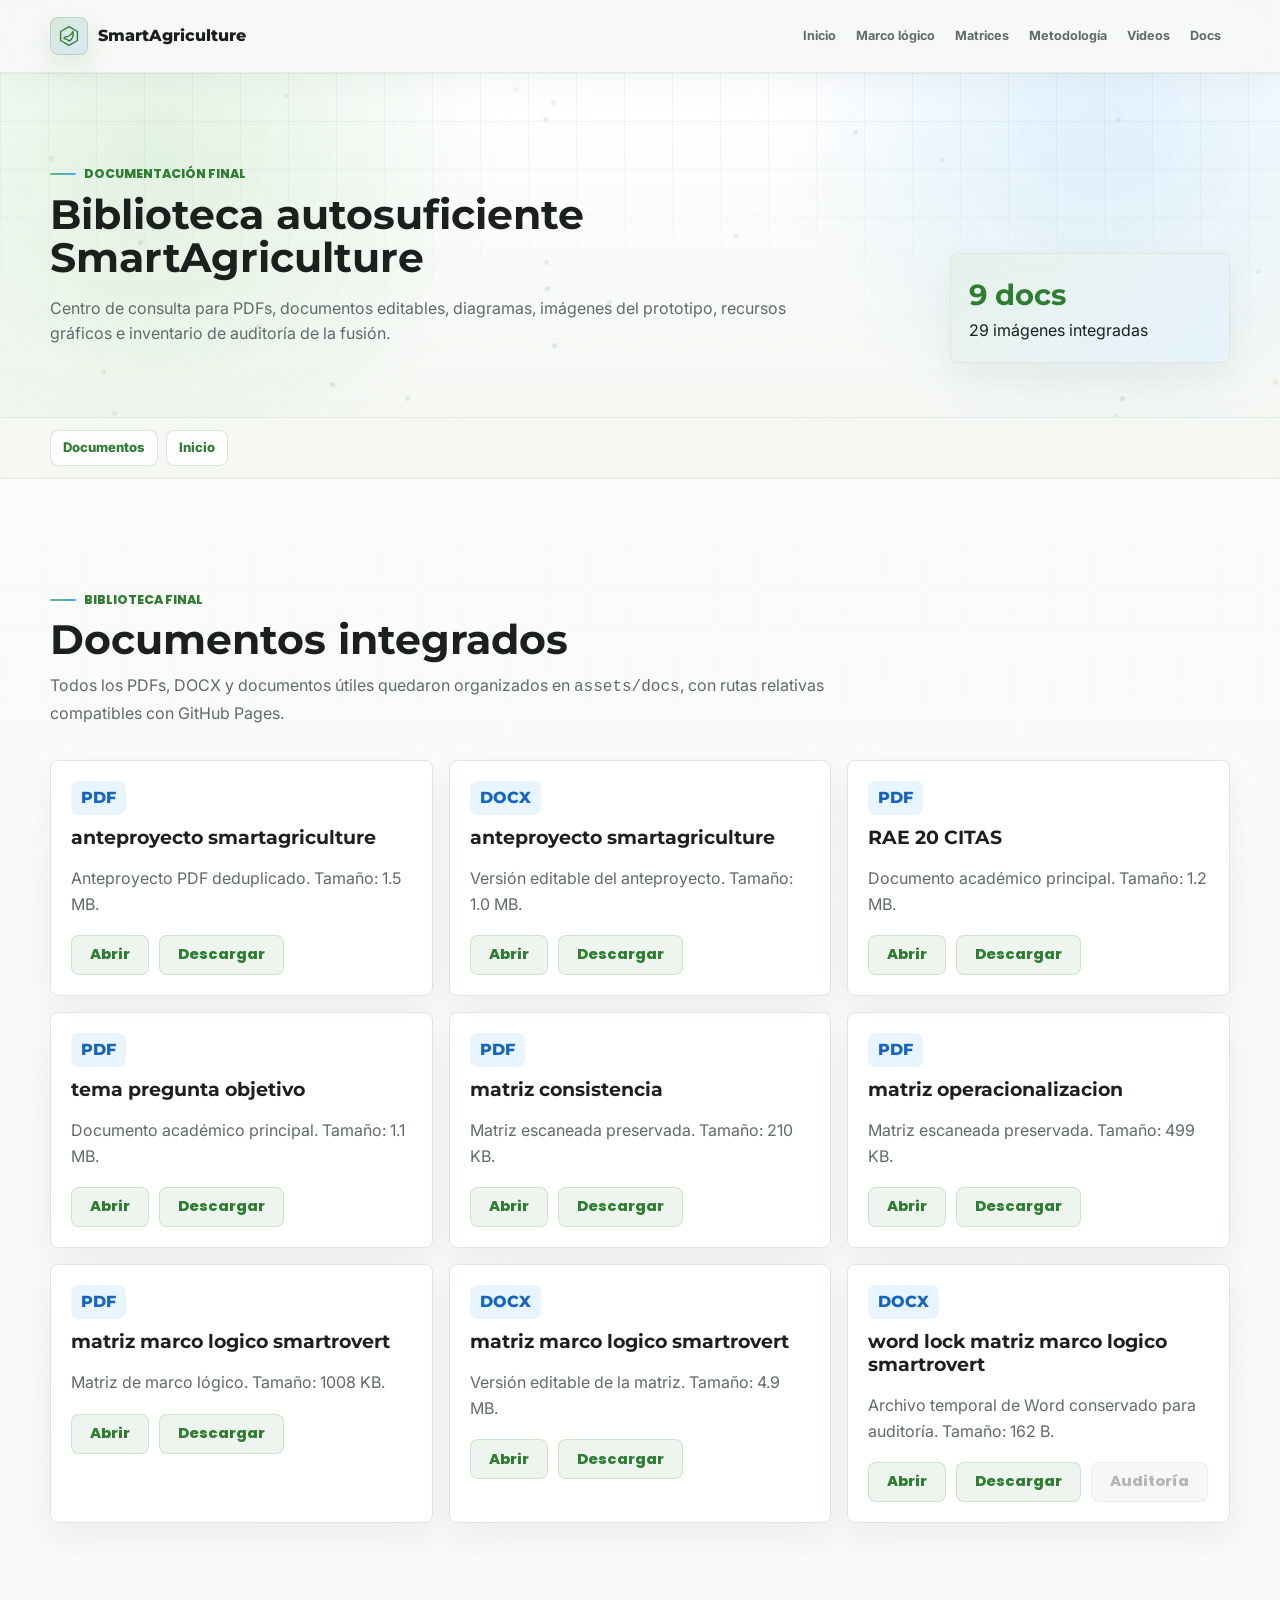
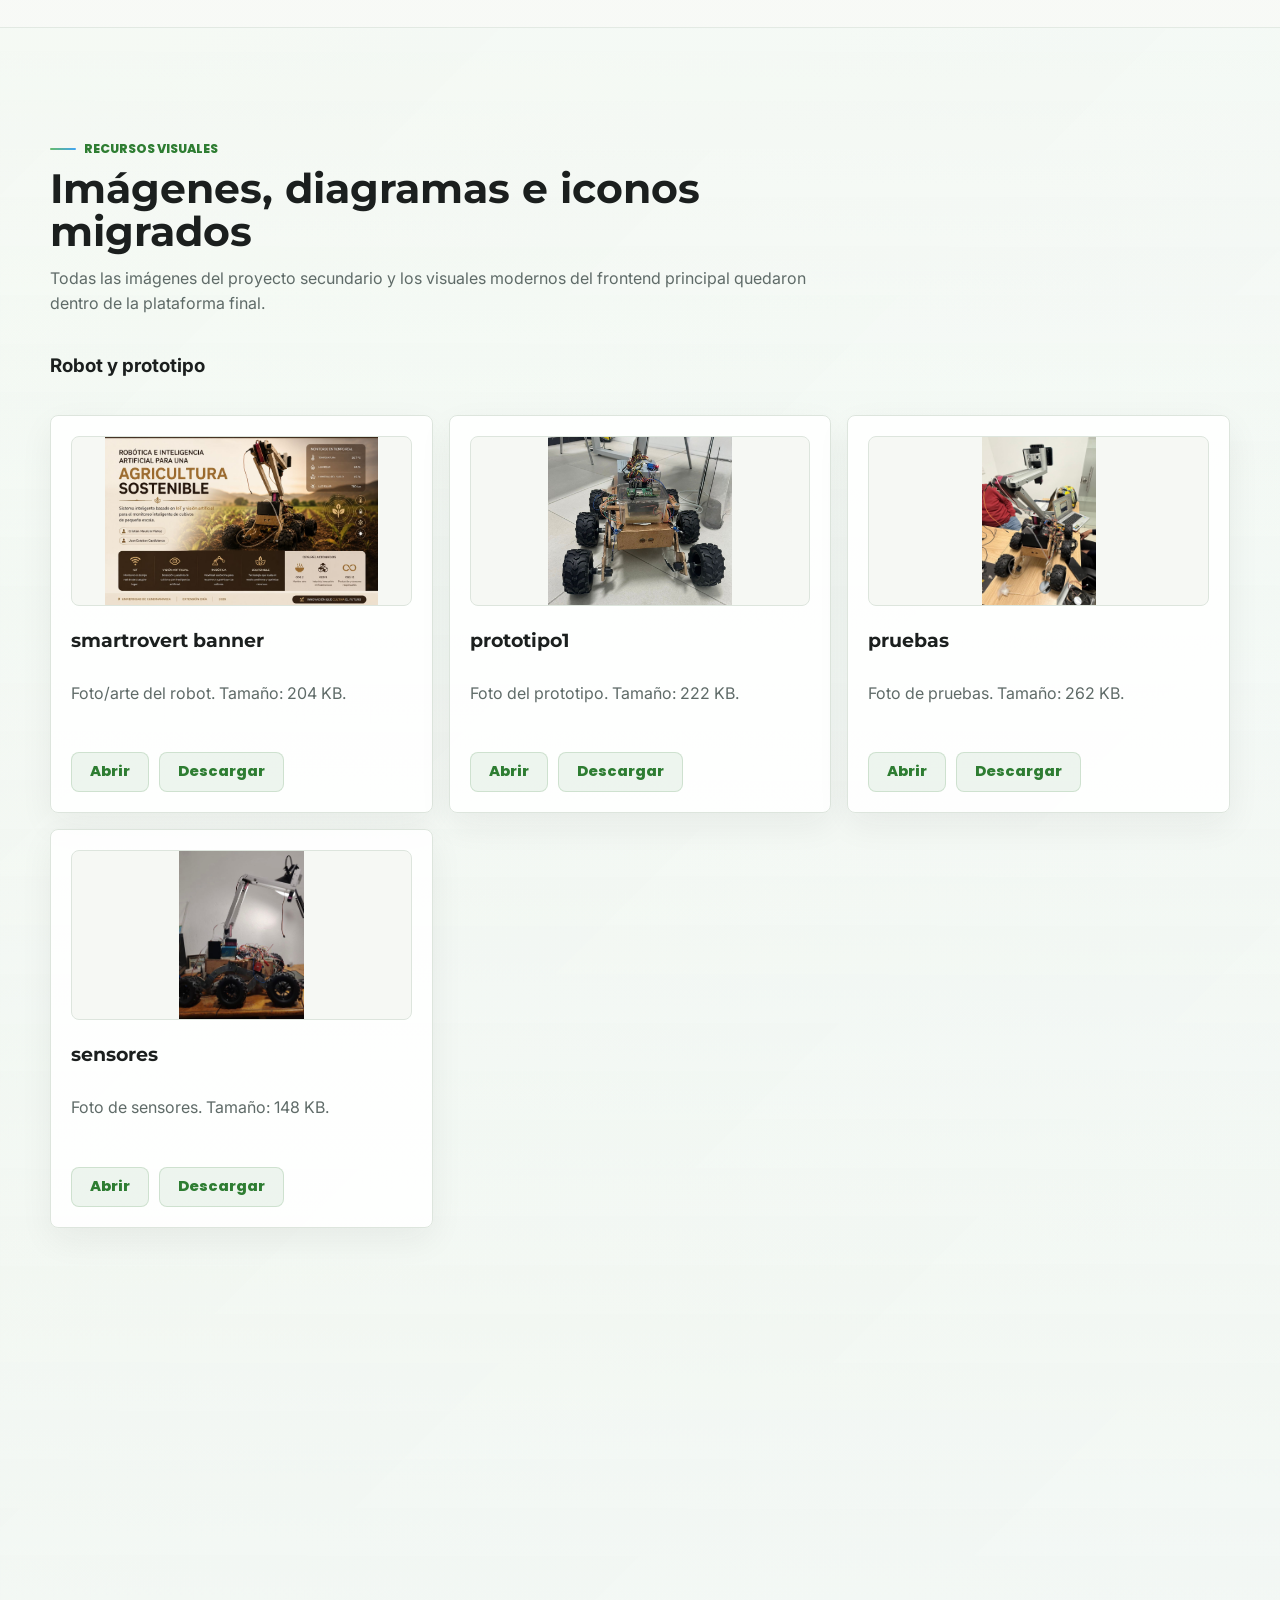
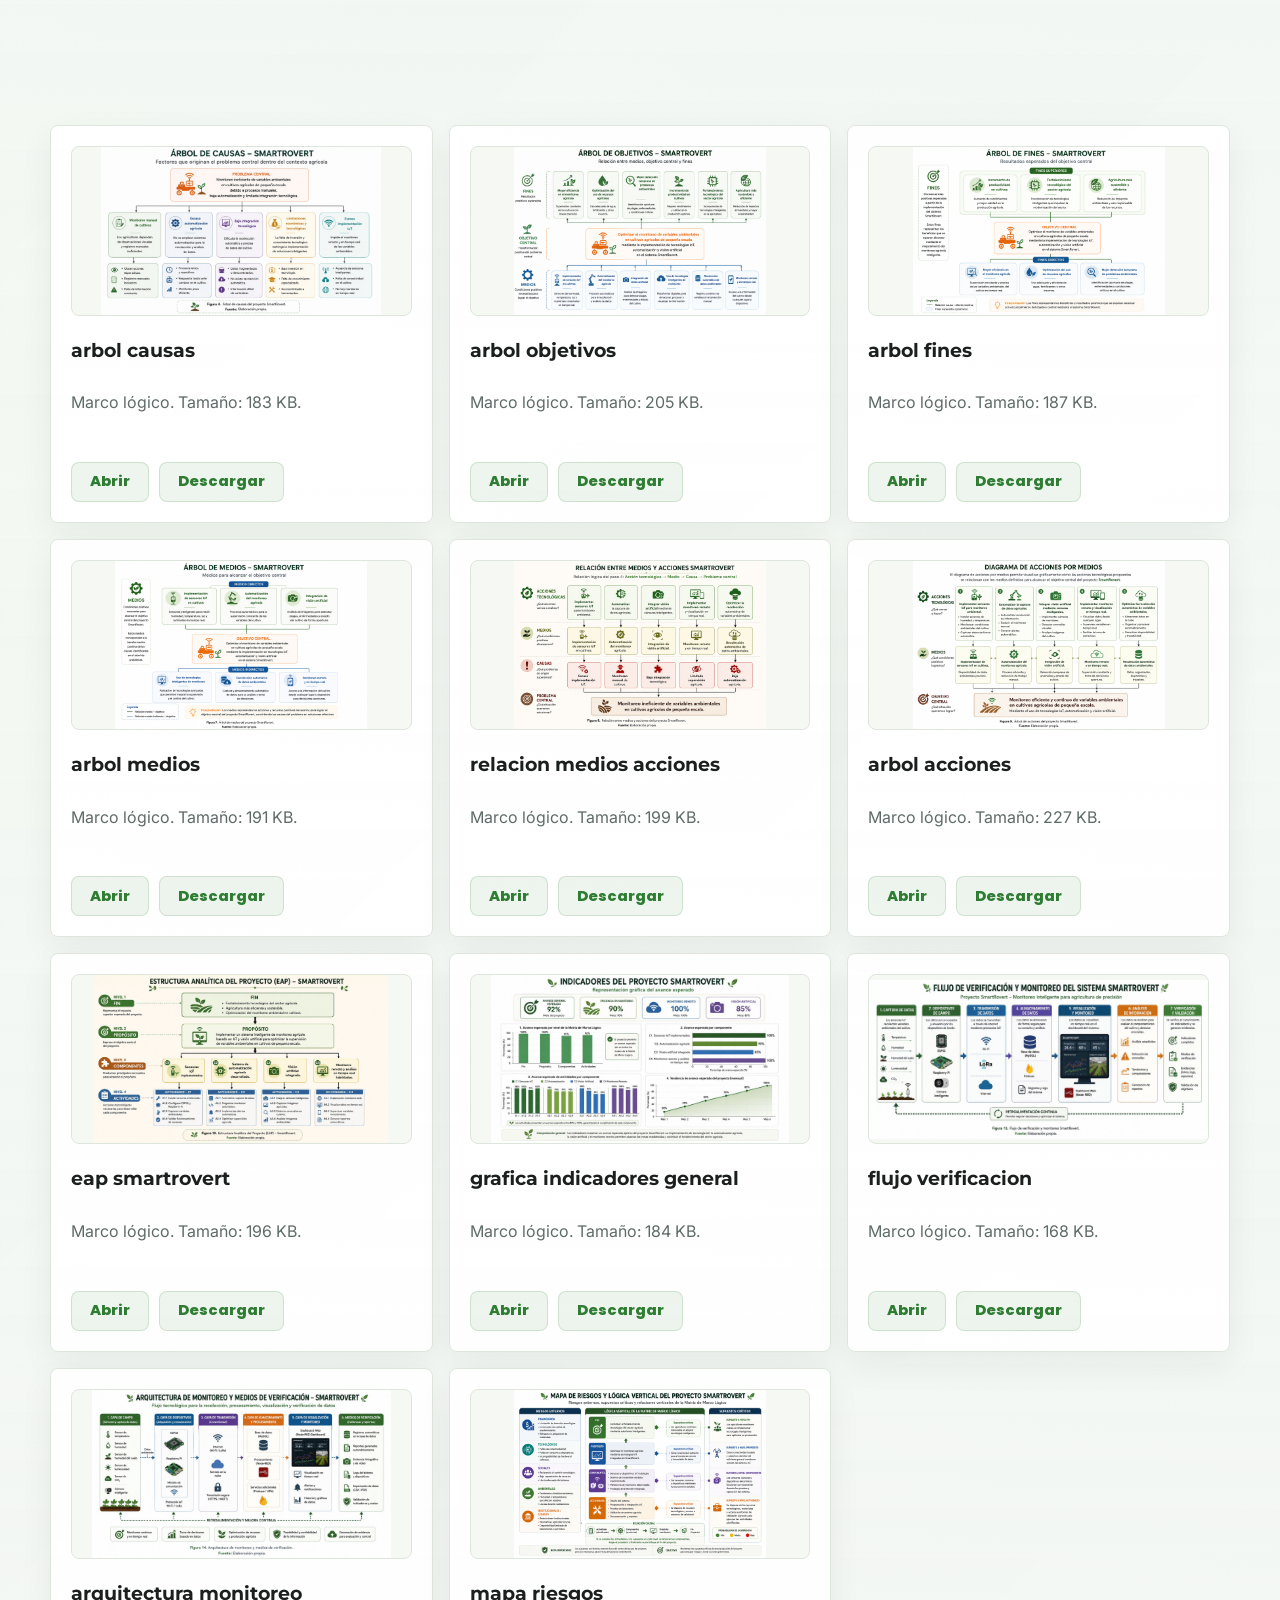
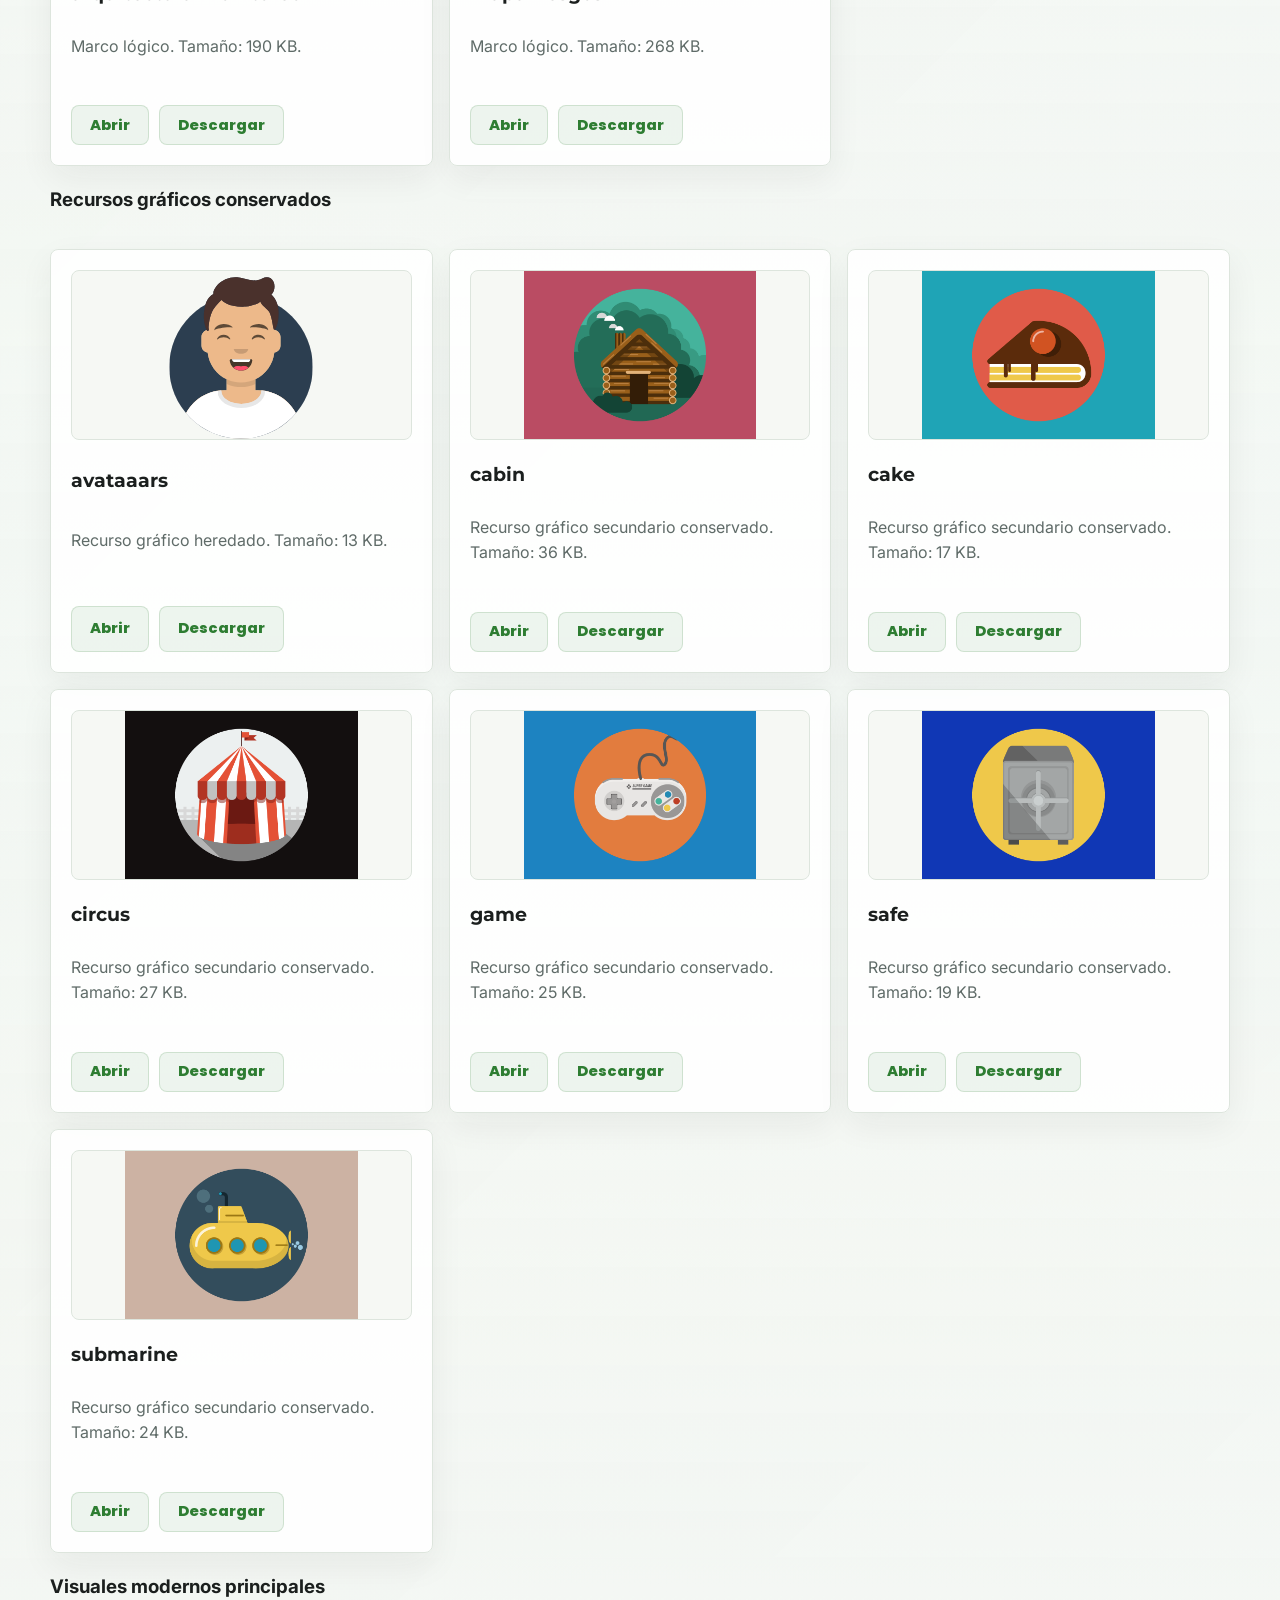
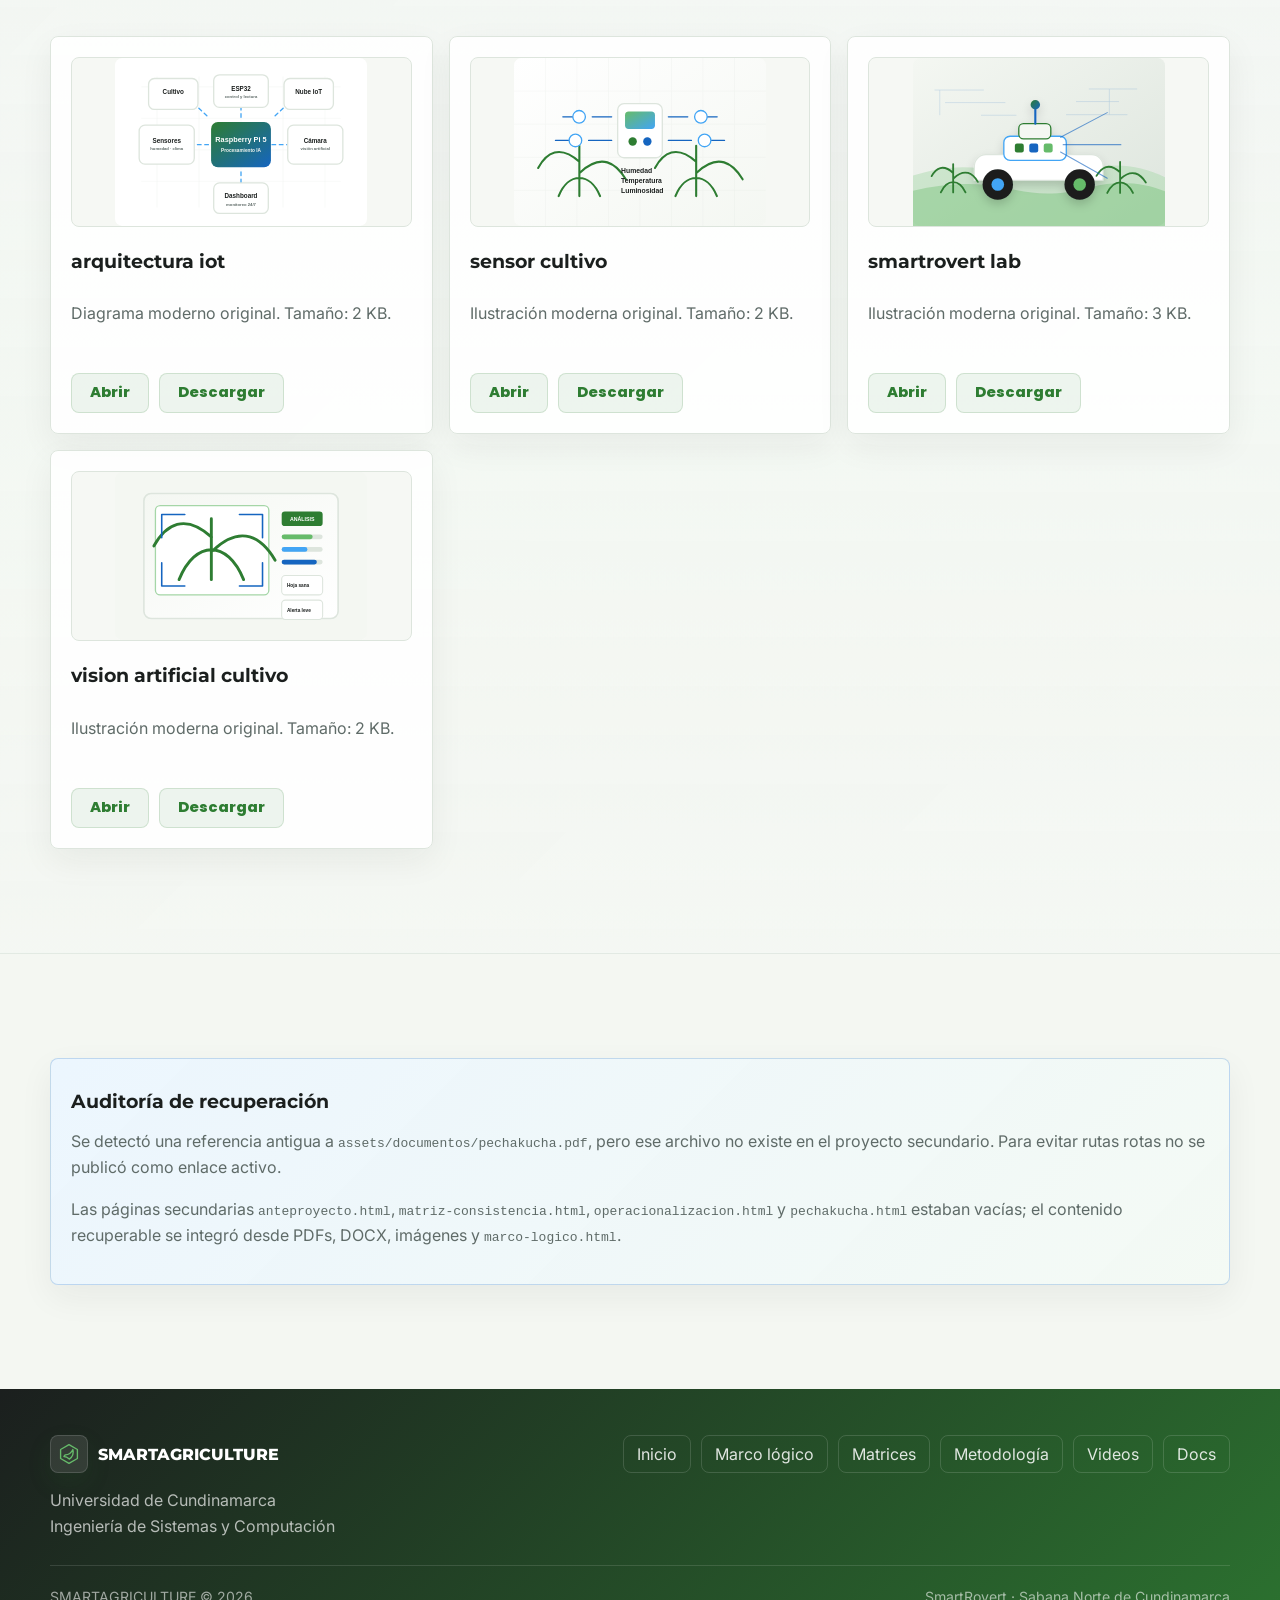
==== commit 021440b9: "Add" ====
--- a/pages/documentacion.html
+++ b/pages/documentacion.html
@@ -31,6 +31,7 @@
         <a href="marco-logico.html">Marco lógico</a>
         <a href="matrices.html">Matrices</a>
         <a href="metodologia.html">Metodología</a>
+        <a href="../index.html#videos">Videos</a>
         <a href="../pages/documentacion.html">Docs</a>
       </div>
     </nav>
@@ -221,6 +222,7 @@
         <a href="../pages/marco-logico.html">Marco lógico</a>
         <a href="../pages/matrices.html">Matrices</a>
         <a href="../pages/metodologia.html">Metodología</a>
+        <a href="../index.html#videos">Videos</a>
         <a href="../pages/documentacion.html">Docs</a>
       </div>
     </div>
--- a/style.css
+++ b/style.css
@@ -1169,6 +1169,135 @@
   margin-top: 12px;
 }
 
+.video-card {
+  display: grid;
+  gap: 20px;
+  align-items: stretch;
+  overflow: hidden;
+  border: 1px solid var(--border);
+  border-radius: var(--radius);
+  background:
+    linear-gradient(180deg, rgba(255, 255, 255, 0.96), rgba(244, 247, 242, 0.68)),
+    var(--card);
+  box-shadow: 0 18px 48px rgba(27, 31, 30, 0.08);
+  transition: transform 0.28s var(--ease), box-shadow 0.28s ease, border-color 0.28s ease;
+}
+
+.video-card:hover {
+  transform: translateY(-5px);
+  border-color: rgba(46, 125, 50, 0.28);
+  box-shadow: 0 20px 48px rgba(21, 101, 192, 0.12), 0 0 0 4px rgba(165, 214, 167, 0.12);
+}
+
+.video-preview {
+  position: relative;
+  min-height: 260px;
+  display: grid;
+  place-items: center;
+  overflow: hidden;
+  background:
+    linear-gradient(135deg, rgba(46, 125, 50, 0.9), rgba(21, 101, 192, 0.9)),
+    var(--green-700);
+}
+
+.video-screen {
+  width: min(82%, 520px);
+  aspect-ratio: 16 / 9;
+  position: relative;
+  display: grid;
+  place-items: center;
+  overflow: hidden;
+  border: 1px solid rgba(255, 255, 255, 0.32);
+  border-radius: var(--radius);
+  background:
+    linear-gradient(90deg, rgba(255, 255, 255, 0.08) 1px, transparent 1px),
+    linear-gradient(0deg, rgba(255, 255, 255, 0.08) 1px, transparent 1px),
+    linear-gradient(135deg, rgba(255, 255, 255, 0.18), rgba(255, 255, 255, 0.04));
+  background-size: 28px 28px, 28px 28px, auto;
+  box-shadow: inset 0 0 0 1px rgba(255, 255, 255, 0.08), 0 22px 54px rgba(27, 31, 30, 0.24);
+}
+
+.video-screen::before {
+  content: "PECHAKUCHA";
+  position: absolute;
+  left: 16px;
+  top: 14px;
+  color: rgba(255, 255, 255, 0.82);
+  font-family: "Montserrat", "Inter", sans-serif;
+  font-size: 0.72rem;
+  font-weight: 800;
+  letter-spacing: 0;
+}
+
+.video-screen::after {
+  content: "SmartRovert";
+  position: absolute;
+  right: 16px;
+  bottom: 14px;
+  color: rgba(255, 255, 255, 0.78);
+  font-size: 0.76rem;
+  font-weight: 800;
+}
+
+.video-scanline {
+  position: absolute;
+  inset: auto 0 32%;
+  height: 2px;
+  background: rgba(255, 255, 255, 0.36);
+}
+
+.video-play {
+  width: 74px;
+  height: 74px;
+  display: grid;
+  place-items: center;
+  border-radius: 50%;
+  color: var(--card);
+  background: rgba(27, 31, 30, 0.34);
+  border: 1px solid rgba(255, 255, 255, 0.38);
+  backdrop-filter: blur(10px);
+  transition: transform 0.25s var(--ease), background 0.25s ease;
+}
+
+.video-preview:hover .video-play {
+  transform: scale(1.08);
+  background: rgba(27, 31, 30, 0.48);
+}
+
+.video-play svg {
+  width: 34px;
+  height: 34px;
+  margin-left: 4px;
+  fill: currentColor;
+}
+
+.video-content {
+  display: flex;
+  flex-direction: column;
+  align-items: flex-start;
+  justify-content: center;
+  padding: 20px;
+}
+
+.video-label {
+  color: var(--green-700);
+  font-weight: 800;
+  text-transform: uppercase;
+  font-size: 0.78rem;
+}
+
+.video-content h3 {
+  margin: 12px 0 0;
+  font-family: "Montserrat", "Inter", sans-serif;
+  font-size: 1.5rem;
+  line-height: 1.18;
+}
+
+.video-content p {
+  margin: 12px 0 20px;
+  color: var(--muted);
+}
+
 .gallery-grid {
   align-items: stretch;
 }
@@ -1640,6 +1769,10 @@
 
   .gallery-grid {
     grid-template-columns: repeat(3, minmax(0, 1fr));
+  }
+
+  .video-card {
+    grid-template-columns: minmax(0, 1.18fr) minmax(280px, 0.82fr);
   }
 
   .impact-grid {
